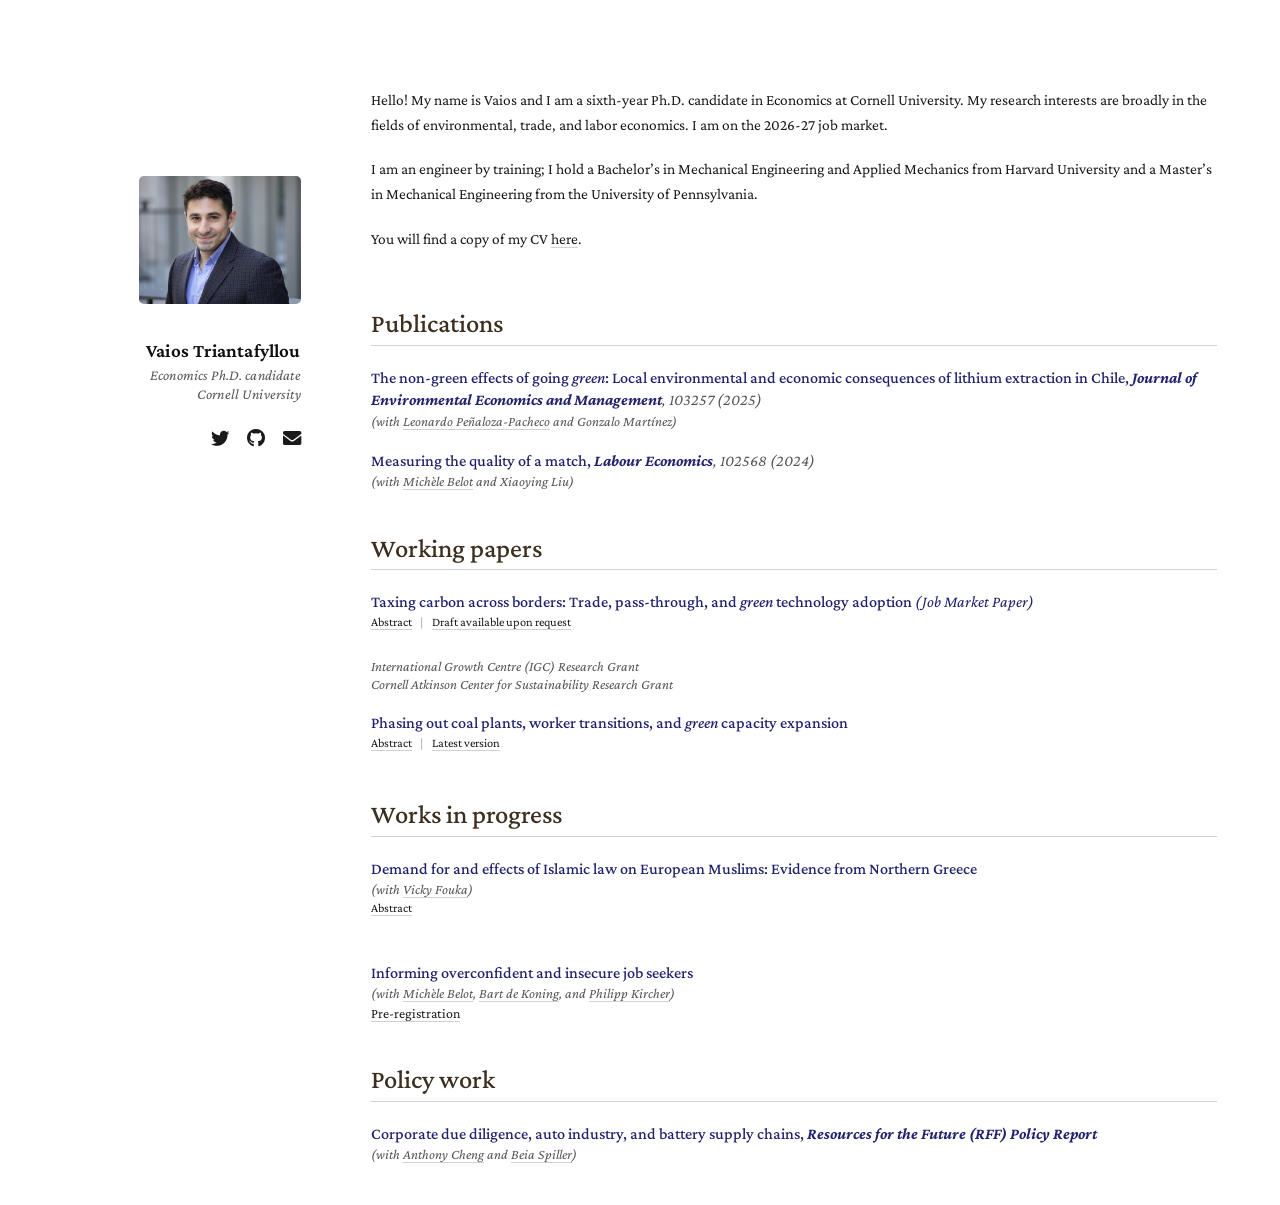
==== index.html @ 59abac7a "changes" ====
<!DOCTYPE HTML>

<html>
	<head>
		<link rel="icon" type="image/png" sizes="any" href="images/logo.png">
		<title>Vaios Triantafyllou</title>
		<meta charset="utf-8" />
		<meta name="viewport" content="width=device-width, initial-scale=1" />
		<meta name="description" content="Economics Ph.D. candidate at Cornell" />
		<meta property="og:type" content="website" />
		<meta property="og:title" content="Vaios Triantafyllou" />
		<meta property="og:description" content="Economics Ph.D. candidate at Cornell" />
		<meta property="og:image" content="images/profile.png" />
		<meta name="twitter:card" content="summary" />
		<meta name="twitter:title" content="Vaios Triantafyllou" />
		<meta name="twitter:description" content="Economics Ph.D. candidate at Cornell" />
		<meta name="twitter:image" content="images/profile.png" />
		<link rel="preconnect" href="https://fonts.googleapis.com">
		<link rel="preconnect" href="https://fonts.gstatic.com" crossorigin>
		<link href="https://fonts.googleapis.com/css2?family=Crimson+Pro:ital,wght@0,400;0,500;0,600;0,700;1,400;1,500;1,700&display=swap" rel="stylesheet">
		<link rel="stylesheet" href="assets/css/main.css" />
		<link rel="stylesheet" href="assets/css/custom.css" />
		<meta name="google-site-verification" content="VriglNjL5MLpg-74m9riP_8b8mhx5ZFX9mnHWxCK8qc" />
	</head>
	<!-- Google tag (gtag.js) -->
	<script async src="https://www.googletagmanager.com/gtag/js?id=G-VD57MQQBRS"></script>
	<script>
		window.dataLayer = window.dataLayer || [];
		function gtag(){dataLayer.push(arguments);}
		gtag('js', new Date());

		gtag('config', 'G-VD57MQQBRS');
	</script>

	<script>
  function toggleAbstract(link) {
    const abstractDiv = link.parentElement.nextElementSibling;
    const isVisible = abstractDiv.style.display === "block";
    abstractDiv.style.display = isVisible ? "none" : "block";
    link.textContent = isVisible ? "Abstract" : "Abstract";
  }
</script>

	<body class="is-preload">

		<!-- Header -->
			<section id="header">
				<header>
					<span class="image avatar"><img src="images/profile.png" alt="Vaios Triantafyllou" /></span>
					<h1><strong>Vaios Triantafyllou</strong></h1>
					<h3>Economics Ph.D. candidate</h3>
					<h3>Cornell University</h3>
					<ul class="icons">
						<li><a href="https://twitter.com/vaiostria" class="icon brands fa-twitter"><span class="label">Twitter</span></a></li>
						<li><a href="https://github.com/vaiostriantafyllou" class="icon brands fa-github"><span class="label">Github</span></a></li>
						<li><a href="mailto:vt224@cornell.edu" class="icon solid fa-envelope"><span class="label">Email</span></a></li>
					</ul>
				</header>
			</section>

		<!-- Wrapper -->
			<div id="wrapper">

				<!-- Main -->
					<div id="main">

						<!-- One -->
							<section id="one">
								<div class="content">
									<p>Hello! My name is Vaios and I am a sixth-year Ph.D. candidate in Economics at Cornell University. My research interests are broadly in the fields of environmental, trade, and labor economics. I am on the 2026-27 job market. </p>

									<p>I am an engineer by training; I hold a Bachelor’s in Mechanical Engineering and Applied Mechanics from Harvard University and a Master’s in Mechanical Engineering from the University of Pennsylvania.</p>
										
									<p>You will find a copy of my CV <a href="docs/cv_triantafyllou.pdf">here</a>.</p>
								</div>
							</section>

						<!-- Two -->
						<section id="two" class="section">
						<h2>Publications</h2>

						<!-- Publication 1 -->
						<article class="col-6 col-12-xsmall work-item pub">
							<div class="content">
								<h3 class="pub-title">
									<a href="https://doi.org/10.1016/j.jeem.2025.103257">The non-green effects of going <em>green</em>: Local environmental and economic consequences of lithium extraction in Chile,</a>
									<span class="pub-venue"><em>Journal of Environmental Economics and Management</em></span><span class="pub-meta">, 103257 (2025)</span>
								</h3>
								<p class="coauthors">(with <a href="https://www.leonardopenalozapacheco.com/" target="_blank" rel="noopener noreferrer">Leonardo Peñaloza-Pacheco</a> and Gonzalo Martínez)</p>
							</div>
						</article>

						<!-- Publication 2 -->
						<article class="col-6 col-12-xsmall work-item pub">
							<div class="content">
								<h3 class="pub-title">
									<a href="https://doi.org/10.1016/j.labeco.2024.102568">Measuring the quality of a match,</a>
									<span class="pub-venue"><em>Labour Economics</em></span><span class="pub-meta">, 102568 (2024)</span>
								</h3>
								<p class="coauthors">(with <a href="https://sites.google.com/site/mvkbelot/home" target="_blank" rel="noopener noreferrer">Michèle Belot</a> and Xiaoying Liu)</p>
							</div>
						</article>

						</section>

						<!-- Working papers -->
					<section id="working-papers" class="section">
						<h2>Working papers</h2>

												<article class="col-6 col-12-xsmall work-item pub">
							<div class="content">
								<h3 class="pub-title">
								Taxing carbon across borders: Trade, pass-through, and <em>green</em> technology adoption
								<span style="font-weight: normal;"><em>(Job Market Paper)</em></span>
								</h3>
								<p class="paper-links" style="font-size: 0.85em; margin-bottom: 0.5em;">
							<a href="#" onclick="event.preventDefault(); document.getElementById('abs-cbam').classList.toggle('hidden');">Abstract</a>
							<span style="margin: 0 0.5em; opacity: 0.4;">|</span>
							<a href="mailto:vt224@cornell.edu">Draft available upon request</a>

							<div id="abs-cbam" class="hidden" style="font-size: 0.9em; line-height: 1.5; text-align: justify;">
							Stringent climate policies in advanced economies increasingly extend beyond their borders, conditioning market access on the 
							environmental impact of production abroad. I study how regulation of this kind affects supplier firms outside the regulating 
							jurisdiction, inducing them to adopt green technologies, reorganize production, or adjust their trade behavior. 
							I exploit the introduction of the European Union's Carbon Border Adjustment Mechanism (CBAM), which prices embedded 
							emissions in imports of energy-intensive goods. Combining a proprietary customs dataset of firm-to-firm trade linkages with 
							Indian administrative and capital-investment data, I construct firm-level measures of exposure for Indian suppliers of 
							EU firms. To classify their investments, I assemble a novel taxonomy of production technologies for 23 polluting 
							industries and apply it to the full database through the use of a Large Language Model. In a difference-in-differences framework, 
							I compare exporters to the EU to other exporters, as well as to all firms, as two alternative comparison groups. 
							I find that exposed firms raise green investment, upgrading to sector-specific technologies that substitute vintage, 
							polluting ones, with little evidence of renewable or carbon-capture installations. The effect is driven by larger firms already 
							integrated into the EU market, implying that CBAM accelerates upgrading among firms already positioned to comply. 
							Exposed firms also reorganize production by limiting fossil-fuel inputs and build compliance capacity through increasing their 
							wage bill and labor training expenditure, and hiring more consultancy and audit services. To study trade responses, I employ a 
							triple-differences design exploiting variation across covered and non-covered products, baseline firm exposure, and the timing 
							of the policy. I provide evidence of diversion from the EU toward non-EU-European and Asian markets, driven 
							by firms facing higher ex-ante CBAM costs and lacking long, established trade relationships.
							</div></p>
							   <p class="grant"><em>International Growth Centre (IGC) Research Grant</em></p>
								<p class="grant"><em>Cornell Atkinson Center for Sustainability Research Grant</em></p>
							</div>
						</article>


						<article class="col-6 col-12-xsmall work-item pub">
						<div class="content">
							<h3 class="pub-title">Phasing out coal plants, worker transitions, and <em>green</em> capacity expansion</h3>

							<p class="paper-links" style="font-size: 0.85em; margin-bottom: 0.5em;">
							<a href="#" onclick="event.preventDefault(); document.getElementById('abs-coal').classList.toggle('hidden');">Abstract</a>
							<span style="margin: 0 0.5em; opacity: 0.4;">|</span>
							<a href="docs/coal_phaseout.pdf">Latest version</a>
							</p>

							<div id="abs-coal" class="hidden" style="font-size: 0.9em; line-height: 1.5; text-align: justify;">
							In this paper, I study the impact of Germany’s coal phase-out policy on workers. Using confidential matched employer–employee microdata and a triple difference-in-differences design, I compare workers in electricity generation and coal mining to workers in other industries, across districts with differential baseline dependence on coal-fired power generation, before
							and after the introduction of the legislation. I find an 8.6% decline in annual labor earnings and
							a 5.4% reduction in annual days in employment, driven almost entirely by workers in electricity generation. Affected workers were 1.2 p.p. more likely to move into unemployment. The
							effects were concentrated among middle-aged and less-educated workers, those with shorter
							job and labor market tenures, and workers in occupations requiring lower experience levels. In
							an event-study framework around plant closures, I show that workers separating from their establishments experienced larger wage losses compared to those staying, and transitioned into
							greener but lower-paying establishments. While workers did not transition to other districts or
							sectors, they were partially absorbed by greener firms, primarily in those districts where green
							technologies were already abundant.
							</div>

							<style>
							.hidden {
							display: none;
							}
							
							</style>
							</div>
						</article>
					</section>

					<!-- Works in progress -->
					<section id="wip" class="section">
						<h2>Works in progress</h2>

						<article class="col-6 col-12-xsmall work-item pub">
							<div class="content">
								<h3 class="pub-title">Demand for and effects of Islamic law on European Muslims: Evidence from Northern Greece</h3>
								<p class="coauthors">(with <a href="https://sites.google.com/stanford.edu/fouka/home" target="_blank" rel="noopener noreferrer">Vicky Fouka</a>)</p>
									<p class="paper-links" style="font-size: 0.85em; margin-bottom: 0.5em;">
							<a href="#" onclick="event.preventDefault(); document.getElementById('abs-isl').classList.toggle('hidden');">Abstract</a>
							<div id="abs-isl" class="hidden" style="font-size: 0.9em; line-height: 1.5; text-align: justify;">
							European Muslim populations have been steadily growing in recent decades, prompting debates about how to reconcile 
							liberal democratic principles with Islamic religious doctrine, particularly in the domain of law, where communities 
							sometimes rely on informal religious institutions to resolve family and inheritance matters, eschewing formal judicial 
							channels. We study the Muslim minority of Northern Greece, historically constrained by Islamic religious law for 
							family and internal community matters, and exploit a 2018 legislative change that gave its members the option to use 
							Greek civil courts for the first time. Collecting original data from the archives of the Civil Courts of First Instance 
							and the archives of religious leaders (Muftis), we document a gradual shift away from the latter and toward civil courts, 
							driven primarily by divorces and thus especially consequential for women. Combining these records with the Greek matched 
							employer-employee microdata, population census, business registry, and household surveys, we find that minority women 
							reduced time spent on domestic tasks and increased labor force participation through self-employment. Both take-up 
							and labor market responses are concentrated in localities where traditional social norms were more prevalent. An ongoing 
							survey examines the underlying mechanisms. Our results speak to debates on multicultural approaches to immigrant 
							integration and the tension between inclusive policies and gender bias in religious law.
							</div>
							</p>
						</article>


						<article class="col-6 col-12-xsmall work-item pub">
							<div class="content">
								<h3 class="pub-title">Informing overconfident and insecure job seekers</h3>
								<p class="coauthors">(with <a href="https://sites.google.com/site/mvkbelot/home" target="_blank" rel="noopener noreferrer">Michèle Belot</a>, <a href="https://sites.google.com/view/bkdekoning/home" target="_blank" rel="noopener noreferrer">Bart de Koning</a>, and <a href="https://philippkircher.com/" target="_blank" rel="noopener noreferrer">Philipp Kircher</a>)</p>
								<p class="paper-links"><a href="https://www.socialscienceregistry.org/trials/15463">Pre-registration</a></p>
							</div>
						</article>

					</section>


					<!-- Policy work -->
					<section id="policy" class="section">
						<h2>Policy work</h2>
						<article class="col-6 col-12-xsmall work-item pub">
							<div class="content">
								<h3 class="pub-title">
									<a href="https://www.rff.org/publications/reports/corporate-due-diligence-auto-industry-and-battery-supply-chains/" target="_blank" rel="noopener noreferrer">Corporate due diligence, auto industry, and battery supply chains</a>,
									<span class="pub-venue"><em>Resources for the Future (RFF) Policy Report</em></span>
								</h3>
								<p class="coauthors">(with <a href="https://acheng98.github.io/about.html" target="_blank" rel="noopener noreferrer">Anthony Cheng</a> and <a href="https://sites.google.com/site/ebeiaspiller/home" target="_blank" rel="noopener noreferrer">Beia Spiller</a>)</p>
							</div>
						</article>
					</section>


			</div>

		<!-- Scripts -->
			<script src="assets/js/jquery.min.js"></script>
			<script src="assets/js/jquery.scrollex.min.js"></script>
			<script src="assets/js/jquery.scrolly.min.js"></script>
			<script src="assets/js/browser.min.js"></script>
			<script src="assets/js/breakpoints.min.js"></script>
			<script src="assets/js/util.js"></script>
			<script src="assets/js/main.js"></script>

	</body>
</html>
---- assets/css/main.css ----
@import url("fontawesome-all.min.css");
@import url("https://fonts.googleapis.com/css?family=Lato:400,400italic,700,700italic|Source+Code+Pro:400");

/*
	Read Only by Pixelarity
	pixelarity.com | hello@pixelarity.com
	License: pixelarity.com/license
*/

html, body, div, span, applet, object,
iframe, h1, h2, h3, h4, h5, h6, p, blockquote,
pre, a, abbr, acronym, address, big, cite,
code, del, dfn, em, img, ins, kbd, q, s, samp,
small, strike, strong, sub, sup, tt, var, b,
u, i, center, dl, dt, dd, ol, ul, li, fieldset,
form, label, legend, table, caption, tbody,
tfoot, thead, tr, th, td, article, aside,
canvas, details, embed, figure, figcaption,
footer, header, hgroup, menu, nav, output, ruby,
section, summary, time, mark, audio, video {
	margin: 0;
	padding: 0;
	border: 0;
	font-size: 100%;
	font: inherit;
	vertical-align: baseline;}

article, aside, details, figcaption, figure,
footer, header, hgroup, menu, nav, section {
	display: block;}

body {
	line-height: 1;
}

ol, ul {
	list-style: none;
}

blockquote, q {
	quotes: none;
}

	blockquote:before, blockquote:after, q:before, q:after {
		content: '';
		content: none;
	}

table {
	border-collapse: collapse;
	border-spacing: 0;
}

body {
	-webkit-text-size-adjust: none;
}

mark {
	background-color: transparent;
	color: inherit;
}

input::-moz-focus-inner {
	border: 0;
	padding: 0;
}

input, select, textarea {
	-moz-appearance: none;
	-webkit-appearance: none;
	-ms-appearance: none;
	appearance: none;
}

.work-item-content {
	display: flex;
	align-items: flex-start; /* Align items to the top by default */
  
	/* Apply media query for small screens (adjust the breakpoint as needed) */
	@media (max-width: 768px) {
	  flex-direction: column; /* Stack items vertically on small screens */
	  align-items: flex-start; /* Align items to the top on small screens */
	}
  }
  
  

/* Basic */

	html {
		box-sizing: border-box;
	}

	*, *:before, *:after {
		box-sizing: inherit;
	}

	body {
		background: #fff;
	}

		body.is-preload *, body.is-preload *:before, body.is-preload *:after {
			-moz-animation: none !important;
			-webkit-animation: none !important;
			-ms-animation: none !important;
			animation: none !important;
			-moz-transition: none !important;
			-webkit-transition: none !important;
			-ms-transition: none !important;
			transition: none !important;
		}

	body, input, select, textarea {
		color: #black;
		font-family: "Source Sans Pro", Helvetica, sans-serif;
		font-size: 1em;
		max-width:100%;
		font-weight: 400;
		line-height: 1.75em;
	}

	a {
		-moz-transition: color 0.2s ease-in-out, border-color 0.2s ease-in-out;
		-webkit-transition: color 0.2s ease-in-out, border-color 0.2s ease-in-out;
		-ms-transition: color 0.2s ease-in-out, border-color 0.2s ease-in-out;
		transition: color 0.2s ease-in-out, border-color 0.2s ease-in-out;
		border-bottom: dotted 1px;
		color: #87cefa;
		text-decoration: none;
	}

		a:hover {
			border-bottom-color: transparent;
			color: #5dade2 !important;
			text-decoration: none;
		}

	strong, b {
		color: #white;
		font-weight: 650;
		text-align: center;
	}

	em, i {
		font-style: italic;
	}

	p {
		margin: 0 0 2em 0;
		margin-bottom: 5px; 
		padding-bottom: 20px; 
	}

	h3 {
		color: #black;
		font-weight: 400;
		line-height: 1em;
		margin: 0 0 1em 0;
	}

	h1, h2, h4, h5, h6 {
		color: #black;
		font-weight: 400;
		line-height: 1em;
		margin: 0 0 0.5em 0;
		margin-top: 0.1em;
		margin-bottom: 1em;
	}

		h1 a, h2 a, h3 a, h4 a, h5 a, h6 a {
			border: 0;
			color: inherit;
			text-decoration: none;
		}

		h1 a, h2 a, h3 a, h4 a, h5 a, h6 a {
			color: inherit;
			text-decoration: none;
		}
	
		h1 {
			font-size: 2em;
			line-height: 1.5em;
		}
	
		h2 {
			font-size: 1.5em;
			line-height: 1em;
		}

		p {
			font-size: 100%;
			line-height: 1.5em;
		}

		h2 strong {
			display: inline-block; /* Maintain inline layout */
			font-size: inherit; /* Inherit font size from parent h2 element */
			transform: scale(1.2); /* Adjust the scale value as needed */
			text-align: center;
		}
	
		h3 {
			font-size: 1em;
			line-height: 1.5em;
		}
	
		h4 {
			font-size: 1.1em;
			line-height: 1.5em;
		}
	
		h5 {
			font-size: 0.9em;
			line-height: 1.5em;
		}
	
		h6 {
			font-size: 0.7em;
			line-height: 1.5em;
		}
	
		sub {
			font-size: 0.8em;
			position: relative;
			top: 0.5em;
		}
	
		sup {
			font-size: 0.8em;
			position: relative;
			top: -0.5em;
		}
	
		hr {
			border: 0;
			border-bottom: solid 2px #efefef;
			margin: 2em 0;
		}
	
			hr.major {
				margin: 3em 0;
			}
	
		blockquote {
			border-left: solid 6px #efefef;
			font-style: italic;
			margin: 0 0 2em 0;
			padding: 0.5em 0 0.5em 1.5em;
		}
	
		code {
			background: #f7f7f7;
			border-radius: 0.35em;
			border: solid 2px #efefef;
			font-family: "Courier New", monospace;
			font-size: 0.9em;
			margin: 0 0.25em;
			padding: 0.25em 0.65em;
		}
	
		pre {
			-webkit-overflow-scrolling: touch;
			font-family: "Courier New", monospace;
			font-size: 0.9em;
			margin: 0 0 2em 0;
		}
	
			pre code {
				display: block;
				line-height: 1.75em;
				padding: 1em 1.5em;
				overflow-x: auto;
			}
	
		.align-left {
			text-align: left;
		}
	
		.align-center {
			text-align: center;
		}
	
		.align-right {
			text-align: right;
		}
	

/* Style for the title */
.content h3 {
    margin: 0; /* Reset the default margin */
	color: rgb(32, 34, 110) !important;
}

.content h3 strong {
    color: rgb(47, 47, 218) !important;
}

/* Style for the text below the title */
.content p {
    margin: 0; /* Reset the default margin */
}

/* Container */

	.container {
		margin: 0 auto;
		max-width: calc(100% - 4em);
		width: 100%;
	}

		.container.xsmall {
			width: 25%;
		}

		.container.small {
			width: 50%;
		}

		.container.medium {
			width: 75%;
		}

		.container.large {
			width: 125%;
		}

		.container.xlarge {
			width: 150%;
		}

		.container.max {
			width: 100%;
		}

		@media screen and (max-width: 980px) {

			.container {
				width: 100% !important;
				max-width: 100% !important;
			}

		}

		@media screen and (max-width: 480px) {

			.container {
				max-width: calc(100% - 3em);
			}

		}



/* Row */

	.row {
		display: flex;
		flex-wrap: wrap;
		box-sizing: border-box;
		align-items: stretch;
	}

		.row > * {
			box-sizing: border-box;
		}

		.row.gtr-uniform > * > :last-child {
			margin-bottom: 0;
		}

		.row.aln-left {
			justify-content: flex-start;
		}

		.row.aln-center {
			justify-content: center;
		}

		.row.aln-right {
			justify-content: flex-end;
		}

		.row.aln-top {
			align-items: flex-start;
		}

		.row.aln-middle {
			align-items: center;
		}

		.row.aln-bottom {
			align-items: flex-end;
		}

		.row > .imp {
			order: -1;
		}

		.row > .col-1 {
			width: 8.33333%;
		}

		.row > .off-1 {
			margin-left: 8.33333%;
		}

		.row > .col-2 {
			width: 16.66667%;
		}

		.row > .off-2 {
			margin-left: 16.66667%;
		}

		.row > .col-3 {
			width: 25%;
		}

		.row > .off-3 {
			margin-left: 25%;
		}

		.row > .col-4 {
			width: 33.33333%;
		}

		.row > .off-4 {
			margin-left: 33.33333%;
		}

		.row > .col-5 {
			width: 41.66667%;
		}

		.row > .off-5 {
			margin-left: 41.66667%;
		}

		.row > .col-6 {
			width: 50%;
		}

		.row > .off-6 {
			margin-left: 50%;
		}

		.row > .col-7 {
			width: 58.33333%;
		}

		.row > .off-7 {
			margin-left: 58.33333%;
		}

		.row > .col-8 {
			width: 66.66667%;
		}

		.row > .off-8 {
			margin-left: 66.66667%;
		}

		.row > .col-9 {
			width: 75%;
		}

		.row > .off-9 {
			margin-left: 75%;
		}

		.row > .col-10 {
			width: 83.33333%;
		}

		.row > .off-10 {
			margin-left: 83.33333%;
		}

		.row > .col-11 {
			width: 91.66667%;
		}

		.row > .off-11 {
			margin-left: 91.66667%;
		}

		.row > .col-12 {
			width: 100%;
		}

		.row > .off-12 {
			margin-left: 100%;
		}

		.row.gtr-0 {
			margin-top: 0;
			margin-left: 0em;
		}

			.row.gtr-0 > * {
				padding: 0 0 0 0em;
			}

			.row.gtr-0.gtr-uniform {
				margin-top: 0em;
			}

				.row.gtr-0.gtr-uniform > * {
					padding-top: 0em;
				}

		.row.gtr-25 {
			margin-top: 0;
			margin-left: -0.5em;
		}

			.row.gtr-25 > * {
				padding: 0 0 0 0.5em;
			}

			.row.gtr-25.gtr-uniform {
				margin-top: -0.5em;
			}

				.row.gtr-25.gtr-uniform > * {
					padding-top: 0.5em;
				}

		.row.gtr-50 {
			margin-top: 0;
			margin-left: -1em;
		}

			.row.gtr-50 > * {
				padding: 0 0 0 1em;
			}

			.row.gtr-50.gtr-uniform {
				margin-top: -1em;
			}

				.row.gtr-50.gtr-uniform > * {
					padding-top: 1em;
				}

		.row {
			margin-top: 0;
			margin-left: -2em;
		}

			.row > * {
				padding: 0 0 0 2em;
			}

			.row.gtr-uniform {
				margin-top: -2em;
			}

				.row.gtr-uniform > * {
					padding-top: 2em;
				}

		.row.gtr-150 {
			margin-top: 0;
			margin-left: -3em;
		}

			.row.gtr-150 > * {
				padding: 0 0 0 3em;
			}

			.row.gtr-150.gtr-uniform {
				margin-top: -3em;
			}

				.row.gtr-150.gtr-uniform > * {
					padding-top: 3em;
				}

		.row.gtr-200 {
			margin-top: 0;
			margin-left: -4em;
		}

			.row.gtr-200 > * {
				padding: 0 0 0 4em;
			}

			.row.gtr-200.gtr-uniform {
				margin-top: -4em;
			}

				.row.gtr-200.gtr-uniform > * {
					padding-top: 4em;
				}

		@media screen and (max-width: 1680px) {

			.row {
				display: flex;
				flex-wrap: wrap;
				box-sizing: border-box;
				align-items: stretch;
			}

				.row > * {
					box-sizing: border-box;
				}

				.row.gtr-uniform > * > :last-child {
					margin-bottom: 0;
				}

				.row.aln-left {
					justify-content: flex-start;
				}

				.row.aln-center {
					justify-content: center;
				}

				.row.aln-right {
					justify-content: flex-end;
				}

				.row.aln-top {
					align-items: flex-start;
				}

				.row.aln-middle {
					align-items: center;
				}

				.row.aln-bottom {
					align-items: flex-end;
				}

				.row > .imp-xlarge {
					order: -1;
				}

				.row > .col-1-xlarge {
					width: 8.33333%;
				}

				.row > .off-1-xlarge {
					margin-left: 8.33333%;
				}

				.row > .col-2-xlarge {
					width: 16.66667%;
				}

				.row > .off-2-xlarge {
					margin-left: 16.66667%;
				}

				.row > .col-3-xlarge {
					width: 25%;
				}

				.row > .off-3-xlarge {
					margin-left: 25%;
				}

				.row > .col-4-xlarge {
					width: 33.33333%;
				}

				.row > .off-4-xlarge {
					margin-left: 33.33333%;
				}

				.row > .col-5-xlarge {
					width: 41.66667%;
				}

				.row > .off-5-xlarge {
					margin-left: 41.66667%;
				}

				.row > .col-6-xlarge {
					width: 50%;
				}

				.row > .off-6-xlarge {
					margin-left: 50%;
				}

				.row > .col-7-xlarge {
					width: 58.33333%;
				}

				.row > .off-7-xlarge {
					margin-left: 58.33333%;
				}

				.row > .col-8-xlarge {
					width: 66.66667%;
				}

				.row > .off-8-xlarge {
					margin-left: 66.66667%;
				}

				.row > .col-9-xlarge {
					width: 75%;
				}

				.row > .off-9-xlarge {
					margin-left: 75%;
				}

				.row > .col-10-xlarge {
					width: 83.33333%;
				}

				.row > .off-10-xlarge {
					margin-left: 83.33333%;
				}

				.row > .col-11-xlarge {
					width: 91.66667%;
				}

				.row > .off-11-xlarge {
					margin-left: 91.66667%;
				}

				.row > .col-12-xlarge {
					width: 100%;
				}

				.row > .off-12-xlarge {
					margin-left: 100%;
				}

				.row.gtr-0 {
					margin-top: 0;
					margin-left: 0em;
				}

					.row.gtr-0 > * {
						padding: 0 0 0 0em;
					}

					.row.gtr-0.gtr-uniform {
						margin-top: 0em;
					}

						.row.gtr-0.gtr-uniform > * {
							padding-top: 0em;
						}

				.row.gtr-25 {
					margin-top: 0;
					margin-left: -0.5em;
				}

					.row.gtr-25 > * {
						padding: 0 0 0 0.5em;
					}

					.row.gtr-25.gtr-uniform {
						margin-top: -0.5em;
					}

						.row.gtr-25.gtr-uniform > * {
							padding-top: 0.5em;
						}

				.row.gtr-50 {
					margin-top: 0;
					margin-left: -1em;
				}

					.row.gtr-50 > * {
						padding: 0 0 0 1em;
					}

					.row.gtr-50.gtr-uniform {
						margin-top: -1em;
					}

						.row.gtr-50.gtr-uniform > * {
							padding-top: 1em;
						}

				.row {
					margin-top: 0;
					margin-left: -2em;
				}

					.row > * {
						padding: 0 0 0 2em;
					}

					.row.gtr-uniform {
						margin-top: -2em;
					}

						.row.gtr-uniform > * {
							padding-top: 2em;
						}

				.row.gtr-150 {
					margin-top: 0;
					margin-left: -3em;
				}

					.row.gtr-150 > * {
						padding: 0 0 0 3em;
					}

					.row.gtr-150.gtr-uniform {
						margin-top: -3em;
					}

						.row.gtr-150.gtr-uniform > * {
							padding-top: 3em;
						}

				.row.gtr-200 {
					margin-top: 0;
					margin-left: -4em;
				}

					.row.gtr-200 > * {
						padding: 0 0 0 4em;
					}

					.row.gtr-200.gtr-uniform {
						margin-top: -4em;
					}

						.row.gtr-200.gtr-uniform > * {
							padding-top: 4em;
						}

		}

		@media screen and (max-width: 1280px) {

			.row {
				display: flex;
				flex-wrap: wrap;
				box-sizing: border-box;
				align-items: stretch;
			}

				.row > * {
					box-sizing: border-box;
				}

				.row.gtr-uniform > * > :last-child {
					margin-bottom: 0;
				}

				.row.aln-left {
					justify-content: flex-start;
				}

				.row.aln-center {
					justify-content: center;
				}

				.row.aln-right {
					justify-content: flex-end;
				}

				.row.aln-top {
					align-items: flex-start;
				}

				.row.aln-middle {
					align-items: center;
				}

				.row.aln-bottom {
					align-items: flex-end;
				}

				.row > .imp-large {
					order: -1;
				}

				.row > .col-1-large {
					width: 8.33333%;
				}

				.row > .off-1-large {
					margin-left: 8.33333%;
				}

				.row > .col-2-large {
					width: 16.66667%;
				}

				.row > .off-2-large {
					margin-left: 16.66667%;
				}

				.row > .col-3-large {
					width: 25%;
				}

				.row > .off-3-large {
					margin-left: 25%;
				}

				.row > .col-4-large {
					width: 33.33333%;
				}

				.row > .off-4-large {
					margin-left: 33.33333%;
				}

				.row > .col-5-large {
					width: 41.66667%;
				}

				.row > .off-5-large {
					margin-left: 41.66667%;
				}

				.row > .col-6-large {
					width: 50%;
				}

				.row > .off-6-large {
					margin-left: 50%;
				}

				.row > .col-7-large {
					width: 58.33333%;
				}

				.row > .off-7-large {
					margin-left: 58.33333%;
				}

				.row > .col-8-large {
					width: 66.66667%;
				}

				.row > .off-8-large {
					margin-left: 66.66667%;
				}

				.row > .col-9-large {
					width: 75%;
				}

				.row > .off-9-large {
					margin-left: 75%;
				}

				.row > .col-10-large {
					width: 83.33333%;
				}

				.row > .off-10-large {
					margin-left: 83.33333%;
				}

				.row > .col-11-large {
					width: 91.66667%;
				}

				.row > .off-11-large {
					margin-left: 91.66667%;
				}

				.row > .col-12-large {
					width: 100%;
				}

				.row > .off-12-large {
					margin-left: 100%;
				}

				.row.gtr-0 {
					margin-top: 0;
					margin-left: 0em;
				}

					.row.gtr-0 > * {
						padding: 0 0 0 0em;
					}

					.row.gtr-0.gtr-uniform {
						margin-top: 0em;
					}

						.row.gtr-0.gtr-uniform > * {
							padding-top: 0em;
						}

				.row.gtr-25 {
					margin-top: 0;
					margin-left: -0.375em;
				}

					.row.gtr-25 > * {
						padding: 0 0 0 0.375em;
					}

					.row.gtr-25.gtr-uniform {
						margin-top: -0.375em;
					}

						.row.gtr-25.gtr-uniform > * {
							padding-top: 0.375em;
						}

				.row.gtr-50 {
					margin-top: 0;
					margin-left: -0.75em;
				}

					.row.gtr-50 > * {
						padding: 0 0 0 0.75em;
					}

					.row.gtr-50.gtr-uniform {
						margin-top: -0.75em;
					}

						.row.gtr-50.gtr-uniform > * {
							padding-top: 0.75em;
						}

				.row {
					margin-top: 0;
					margin-left: -1.5em;
				}

					.row > * {
						padding: 0 0 0 1.5em;
					}

					.row.gtr-uniform {
						margin-top: -1.5em;
					}

						.row.gtr-uniform > * {
							padding-top: 1.5em;
						}

				.row.gtr-150 {
					margin-top: 0;
					margin-left: -2.25em;
				}

					.row.gtr-150 > * {
						padding: 0 0 0 2.25em;
					}

					.row.gtr-150.gtr-uniform {
						margin-top: -2.25em;
					}

						.row.gtr-150.gtr-uniform > * {
							padding-top: 2.25em;
						}

				.row.gtr-200 {
					margin-top: 0;
					margin-left: -3em;
				}

					.row.gtr-200 > * {
						padding: 0 0 0 3em;
					}

					.row.gtr-200.gtr-uniform {
						margin-top: -3em;
					}

						.row.gtr-200.gtr-uniform > * {
							padding-top: 3em;
						}

		}

		@media screen and (max-width: 1024px) {

			.row {
				display: flex;
				flex-wrap: wrap;
				box-sizing: border-box;
				align-items: stretch;
			}

				.row > * {
					box-sizing: border-box;
				}

				.row.gtr-uniform > * > :last-child {
					margin-bottom: 0;
				}

				.row.aln-left {
					justify-content: flex-start;
				}

				.row.aln-center {
					justify-content: center;
				}

				.row.aln-right {
					justify-content: flex-end;
				}

				.row.aln-top {
					align-items: flex-start;
				}

				.row.aln-middle {
					align-items: center;
				}

				.row.aln-bottom {
					align-items: flex-end;
				}

				.row > .imp-medium {
					order: -1;
				}

				.row > .col-1-medium {
					width: 8.33333%;
				}

				.row > .off-1-medium {
					margin-left: 8.33333%;
				}

				.row > .col-2-medium {
					width: 16.66667%;
				}

				.row > .off-2-medium {
					margin-left: 16.66667%;
				}

				.row > .col-3-medium {
					width: 25%;
				}

				.row > .off-3-medium {
					margin-left: 25%;
				}

				.row > .col-4-medium {
					width: 33.33333%;
				}

				.row > .off-4-medium {
					margin-left: 33.33333%;
				}

				.row > .col-5-medium {
					width: 41.66667%;
				}

				.row > .off-5-medium {
					margin-left: 41.66667%;
				}

				.row > .col-6-medium {
					width: 50%;
				}

				.row > .off-6-medium {
					margin-left: 50%;
				}

				.row > .col-7-medium {
					width: 58.33333%;
				}

				.row > .off-7-medium {
					margin-left: 58.33333%;
				}

				.row > .col-8-medium {
					width: 66.66667%;
				}

				.row > .off-8-medium {
					margin-left: 66.66667%;
				}

				.row > .col-9-medium {
					width: 75%;
				}

				.row > .off-9-medium {
					margin-left: 75%;
				}

				.row > .col-10-medium {
					width: 83.33333%;
				}

				.row > .off-10-medium {
					margin-left: 83.33333%;
				}

				.row > .col-11-medium {
					width: 91.66667%;
				}

				.row > .off-11-medium {
					margin-left: 91.66667%;
				}

				.row > .col-12-medium {
					width: 100%;
				}

				.row > .off-12-medium {
					margin-left: 100%;
				}

				.row.gtr-0 {
					margin-top: 0;
					margin-left: 0em;
				}

					.row.gtr-0 > * {
						padding: 0 0 0 0em;
					}

					.row.gtr-0.gtr-uniform {
						margin-top: 0em;
					}

						.row.gtr-0.gtr-uniform > * {
							padding-top: 0em;
						}

				.row.gtr-25 {
					margin-top: 0;
					margin-left: -0.375em;
				}

					.row.gtr-25 > * {
						padding: 0 0 0 0.375em;
					}

					.row.gtr-25.gtr-uniform {
						margin-top: -0.375em;
					}

						.row.gtr-25.gtr-uniform > * {
							padding-top: 0.375em;
						}

				.row.gtr-50 {
					margin-top: 0;
					margin-left: -0.75em;
				}

					.row.gtr-50 > * {
						padding: 0 0 0 0.75em;
					}

					.row.gtr-50.gtr-uniform {
						margin-top: -0.75em;
					}

						.row.gtr-50.gtr-uniform > * {
							padding-top: 0.75em;
						}

				.row {
					margin-top: 0;
					margin-left: -1.5em;
				}

					.row > * {
						padding: 0 0 0 1.5em;
					}

					.row.gtr-uniform {
						margin-top: -1.5em;
					}

						.row.gtr-uniform > * {
							padding-top: 1.5em;
						}

				.row.gtr-150 {
					margin-top: 0;
					margin-left: -2.25em;
				}

					.row.gtr-150 > * {
						padding: 0 0 0 2.25em;
					}

					.row.gtr-150.gtr-uniform {
						margin-top: -2.25em;
					}

						.row.gtr-150.gtr-uniform > * {
							padding-top: 2.25em;
						}

				.row.gtr-200 {
					margin-top: 0;
					margin-left: -3em;
				}

					.row.gtr-200 > * {
						padding: 0 0 0 3em;
					}

					.row.gtr-200.gtr-uniform {
						margin-top: -3em;
					}

						.row.gtr-200.gtr-uniform > * {
							padding-top: 3em;
						}

		}

		@media screen and (max-width: 736px) {

			.row {
				display: flex;
				flex-wrap: wrap;
				box-sizing: border-box;
				align-items: stretch;
			}

				.row > * {
					box-sizing: border-box;
				}

				.row.gtr-uniform > * > :last-child {
					margin-bottom: 0;
				}

				.row.aln-left {
					justify-content: flex-start;
				}

				.row.aln-center {
					justify-content: center;
				}

				.row.aln-right {
					justify-content: flex-end;
				}

				.row.aln-top {
					align-items: flex-start;
				}

				.row.aln-middle {
					align-items: center;
				}

				.row.aln-bottom {
					align-items: flex-end;
				}

				.row > .imp-small {
					order: -1;
				}

				.row > .col-1-small {
					width: 8.33333%;
				}

				.row > .off-1-small {
					margin-left: 8.33333%;
				}

				.row > .col-2-small {
					width: 16.66667%;
				}

				.row > .off-2-small {
					margin-left: 16.66667%;
				}

				.row > .col-3-small {
					width: 25%;
				}

				.row > .off-3-small {
					margin-left: 25%;
				}

				.row > .col-4-small {
					width: 33.33333%;
				}

				.row > .off-4-small {
					margin-left: 33.33333%;
				}

				.row > .col-5-small {
					width: 41.66667%;
				}

				.row > .off-5-small {
					margin-left: 41.66667%;
				}

				.row > .col-6-small {
					width: 50%;
				}

				.row > .off-6-small {
					margin-left: 50%;
				}

				.row > .col-7-small {
					width: 58.33333%;
				}

				.row > .off-7-small {
					margin-left: 58.33333%;
				}

				.row > .col-8-small {
					width: 66.66667%;
				}

				.row > .off-8-small {
					margin-left: 66.66667%;
				}

				.row > .col-9-small {
					width: 75%;
				}

				.row > .off-9-small {
					margin-left: 75%;
				}

				.row > .col-10-small {
					width: 83.33333%;
				}

				.row > .off-10-small {
					margin-left: 83.33333%;
				}

				.row > .col-11-small {
					width: 91.66667%;
				}

				.row > .off-11-small {
					margin-left: 91.66667%;
				}

				.row > .col-12-small {
					width: 100%;
				}

				.row > .off-12-small {
					margin-left: 100%;
				}

				.row.gtr-0 {
					margin-top: 0;
					margin-left: 0em;
				}

					.row.gtr-0 > * {
						padding: 0 0 0 0em;
					}

					.row.gtr-0.gtr-uniform {
						margin-top: 0em;
					}

						.row.gtr-0.gtr-uniform > * {
							padding-top: 0em;
						}

				.row.gtr-25 {
					margin-top: 0;
					margin-left: -0.3125em;
				}

					.row.gtr-25 > * {
						padding: 0 0 0 0.3125em;
					}

					.row.gtr-25.gtr-uniform {
						margin-top: -0.3125em;
					}

						.row.gtr-25.gtr-uniform > * {
							padding-top: 0.3125em;
						}

				.row.gtr-50 {
					margin-top: 0;
					margin-left: -0.625em;
				}

					.row.gtr-50 > * {
						padding: 0 0 0 0.625em;
					}

					.row.gtr-50.gtr-uniform {
						margin-top: -0.625em;
					}

						.row.gtr-50.gtr-uniform > * {
							padding-top: 0.625em;
						}

				.row {
					margin-top: 0;
					margin-left: -1.25em;
				}

					.row > * {
						padding: 0 0 0 1.25em;
					}

					.row.gtr-uniform {
						margin-top: -1.25em;
					}

						.row.gtr-uniform > * {
							padding-top: 1.25em;
						}

				.row.gtr-150 {
					margin-top: 0;
					margin-left: -1.875em;
				}

					.row.gtr-150 > * {
						padding: 0 0 0 1.875em;
					}

					.row.gtr-150.gtr-uniform {
						margin-top: -1.875em;
					}

						.row.gtr-150.gtr-uniform > * {
							padding-top: 1.875em;
						}

				.row.gtr-200 {
					margin-top: 0;
					margin-left: -2.5em;
				}

					.row.gtr-200 > * {
						padding: 0 0 0 2.5em;
					}

					.row.gtr-200.gtr-uniform {
						margin-top: -2.5em;
					}

						.row.gtr-200.gtr-uniform > * {
							padding-top: 2.5em;
						}

		}

		@media screen and (max-width: 480px) {

			.row {
				display: flex;
				flex-wrap: wrap;
				box-sizing: border-box;
				align-items: stretch;
			}

				.row > * {
					box-sizing: border-box;
				}

				.row.gtr-uniform > * > :last-child {
					margin-bottom: 0;
				}

				.row.aln-left {
					justify-content: flex-start;
				}

				.row.aln-center {
					justify-content: center;
				}

				.row.aln-right {
					justify-content: flex-end;
				}

				.row.aln-top {
					align-items: flex-start;
				}

				.row.aln-middle {
					align-items: center;
				}

				.row.aln-bottom {
					align-items: flex-end;
				}

				.row > .imp-xsmall {
					order: -1;
				}

				.row > .col-1-xsmall {
					width: 8.33333%;
				}

				.row > .off-1-xsmall {
					margin-left: 8.33333%;
				}

				.row > .col-2-xsmall {
					width: 16.66667%;
				}

				.row > .off-2-xsmall {
					margin-left: 16.66667%;
				}

				.row > .col-3-xsmall {
					width: 25%;
				}

				.row > .off-3-xsmall {
					margin-left: 25%;
				}

				.row > .col-4-xsmall {
					width: 33.33333%;
				}

				.row > .off-4-xsmall {
					margin-left: 33.33333%;
				}

				.row > .col-5-xsmall {
					width: 41.66667%;
				}

				.row > .off-5-xsmall {
					margin-left: 41.66667%;
				}

				.row > .col-6-xsmall {
					width: 50%;
				}

				.row > .off-6-xsmall {
					margin-left: 50%;
				}

				.row > .col-7-xsmall {
					width: 58.33333%;
				}

				.row > .off-7-xsmall {
					margin-left: 58.33333%;
				}

				.row > .col-8-xsmall {
					width: 66.66667%;
				}

				.row > .off-8-xsmall {
					margin-left: 66.66667%;
				}

				.row > .col-9-xsmall {
					width: 75%;
				}

				.row > .off-9-xsmall {
					margin-left: 75%;
				}

				.row > .col-10-xsmall {
					width: 83.33333%;
				}

				.row > .off-10-xsmall {
					margin-left: 83.33333%;
				}

				.row > .col-11-xsmall {
					width: 91.66667%;
				}

				.row > .off-11-xsmall {
					margin-left: 91.66667%;
				}

				.row > .col-12-xsmall {
					width: 100%;
				}

				.row > .off-12-xsmall {
					margin-left: 100%;
				}

				.row.gtr-0 {
					margin-top: 0;
					margin-left: 0em;
				}

					.row.gtr-0 > * {
						padding: 0 0 0 0em;
					}

					.row.gtr-0.gtr-uniform {
						margin-top: 0em;
					}

						.row.gtr-0.gtr-uniform > * {
							padding-top: 0em;
						}

				.row.gtr-25 {
					margin-top: 0;
					margin-left: -0.3125em;
				}

					.row.gtr-25 > * {
						padding: 0 0 0 0.3125em;
					}

					.row.gtr-25.gtr-uniform {
						margin-top: -0.3125em;
					}

						.row.gtr-25.gtr-uniform > * {
							padding-top: 0.3125em;
						}

				.row.gtr-50 {
					margin-top: 0;
					margin-left: -0.625em;
				}

					.row.gtr-50 > * {
						padding: 0 0 0 0.625em;
					}

					.row.gtr-50.gtr-uniform {
						margin-top: -0.625em;
					}

						.row.gtr-50.gtr-uniform > * {
							padding-top: 0.625em;
						}

				.row {
					margin-top: 0;
					margin-left: -1.25em;
				}

					.row > * {
						padding: 0 0 0 1.25em;
					}

					.row.gtr-uniform {
						margin-top: -1.25em;
					}

						.row.gtr-uniform > * {
							padding-top: 1.25em;
						}

				.row.gtr-150 {
					margin-top: 0;
					margin-left: -1.875em;
				}

					.row.gtr-150 > * {
						padding: 0 0 0 1.875em;
					}

					.row.gtr-150.gtr-uniform {
						margin-top: -1.875em;
					}

						.row.gtr-150.gtr-uniform > * {
							padding-top: 1.875em;
						}

				.row.gtr-200 {
					margin-top: 0;
					margin-left: -2.5em;
				}

					.row.gtr-200 > * {
						padding: 0 0 0 2.5em;
					}

					.row.gtr-200.gtr-uniform {
						margin-top: -2.5em;
					}

						.row.gtr-200.gtr-uniform > * {
							padding-top: 2.5em;
						}

		}

/* Container */

	.container {
		margin: 0 auto;
		max-width: calc(100% - 4.5em);
		width: 45em;
	}

		.container.xsmall {
			width: 11.25em;
		}

		.container.small {
			width: 22.5em;
		}

		.container.medium {
			width: 33.75em;
		}

		.container.large {
			width: 56.25em;
		}

		.container.xlarge {
			width: 67.5em;
		}

		.container.max {
			width: 100%;
		}

		@media screen and (max-width: 1024px) {

			.container {
				width: 100% !important;
			}

		}

		@media screen and (max-width: 480px) {

			.container {
				max-width: calc(100% - 3.375em);
			}

		}

/* Section/Article */

	section.special, article.special {
		text-align: center;
	}

	header p {
		color: #aaa;
		position: relative;
		margin: 0 0 1.6875em 0;
	}

	header h2 + p {
		font-size: 100%;
		margin-top: -0.5em;
		line-height: 1.5em;
	}

	header h3 + p {
		font-size: 100%;
		margin-top: -0.35em;
		line-height: 1.5em;
	}

	header h4 + p,
	header h5 + p,
	header h6 + p {
		font-size: 100%;
		margin-top: -0.25em;
		line-height: 1.5em;
	}

	header.major h2 {
		color: #000000;
		font-size: 3.5em;
		margin-bottom: 1em;
	}

		header.major h2 + p {
			color: black;
			font-size: 100%;
			font-weight: 700;
			margin-top: -0.75em;
		}

/* Form */

	form {
		margin: 0 0 2.25em 0;
	}

	label {
		color: #777;
		display: block;
		font-size: 0.9em;
		font-weight: 700;
		margin: 0 0 1.125em 0;
	}

	input::-moz-focus-inner {
		border: 0;
		padding: 0;
	}

	input[type="text"],
	input[type="password"],
	input[type="email"],
	select,
	textarea {
		-moz-appearance: none;
		-webkit-appearance: none;
		-ms-appearance: none;
		appearance: none;
		border-radius: 5px;
		border: none;
		border: solid 2px #e4e4e4;
		color: inherit;
		display: block;
		outline: 0;
		padding: 0 1em;
		text-decoration: none;
		width: 100%;
	}

		input[type="text"]:invalid,
		input[type="password"]:invalid,
		input[type="email"]:invalid,
		select:invalid,
		textarea:invalid {
			box-shadow: none;
		}

		input[type="text"]:focus,
		input[type="password"]:focus,
		input[type="email"]:focus,
		select:focus,
		textarea:focus {
			border-color: #64a2d0;
		}

	select {
		background-image: url("data:image/svg+xml;charset=utf8,%3Csvg xmlns='http://www.w3.org/2000/svg' width='40' height='40' preserveAspectRatio='none' viewBox='0 0 40 40'%3E%3Cpath d='M9.4,12.3l10.4,10.4l10.4-10.4c0.2-0.2,0.5-0.4,0.9-0.4c0.3,0,0.6,0.1,0.9,0.4l3.3,3.3c0.2,0.2,0.4,0.5,0.4,0.9 c0,0.4-0.1,0.6-0.4,0.9L20.7,31.9c-0.2,0.2-0.5,0.4-0.9,0.4c-0.3,0-0.6-0.1-0.9-0.4L4.3,17.3c-0.2-0.2-0.4-0.5-0.4-0.9 c0-0.4,0.1-0.6,0.4-0.9l3.3-3.3c0.2-0.2,0.5-0.4,0.9-0.4S9.1,12.1,9.4,12.3z' fill='%23e4e4e4' /%3E%3C/svg%3E");
		background-size: 1.25em;
		background-repeat: no-repeat;
		background-position: calc(100% - 1em) center;
		height: 2.75em;
		padding-right: 2.75em;
		text-overflow: ellipsis;
	}

		select option {
			color: #777;
			background: #fff;
		}

		select:focus::-ms-value {
			background-color: transparent;
		}

		select::-ms-expand {
			display: none;
		}

	input[type="text"],
	input[type="password"],
	input[type="email"],
	select {
		height: 2.75em;
	}

	textarea {
		padding: 0.75em 1em;
	}

	input[type="checkbox"],
	input[type="radio"] {
		-moz-appearance: none;
		-webkit-appearance: none;
		-ms-appearance: none;
		appearance: none;
		display: block;
		float: left;
		margin-right: -2em;
		opacity: 0;
		width: 1em;
		z-index: -1;
	}

		input[type="checkbox"] + label,
		input[type="radio"] + label {
			text-decoration: none;
			color: #888;
			cursor: pointer;
			display: inline-block;
			font-size: 1em;
			font-weight: 400;
			padding-left: 2.4em;
			padding-right: 0.75em;
			position: relative;
		}

			input[type="checkbox"] + label:before,
			input[type="radio"] + label:before {
				-moz-osx-font-smoothing: grayscale;
				-webkit-font-smoothing: antialiased;
				display: inline-block;
				font-style: normal;
				font-variant: normal;
				text-rendering: auto;
				line-height: 1;
				text-transform: none !important;
				font-family: 'Font Awesome 5 Free';
				font-weight: 900;
			}

			input[type="checkbox"] + label:before,
			input[type="radio"] + label:before {
				background: #fafafa;
				border-radius: 5px;
				border: solid 2px #e4e4e4;
				content: '';
				display: inline-block;
				font-size: 0.8em;
				height: 2.0625em;
				left: 0;
				line-height: 2.0625em;
				position: absolute;
				text-align: center;
				top: 0;
				width: 2.0625em;
			}

		input[type="checkbox"]:checked + label:before,
		input[type="radio"]:checked + label:before {
			background: #989898;
			border-color: #989898;
			color: #ffffff;
			content: '\f00c';
		}

		input[type="checkbox"]:focus + label:before,
		input[type="radio"]:focus + label:before {
			border-color: #64a2d0;
		}

	input[type="checkbox"] + label:before {
		border-radius: 5px;
	}

	input[type="radio"] + label:before {
		border-radius: 100%;
	}

	::-webkit-input-placeholder {
		color: #aaa !important;
		font-style: italic;
		opacity: 1.0;
	}

	:-moz-placeholder {
		color: #aaa !important;
		font-style: italic;
		opacity: 1.0;
	}

	::-moz-placeholder {
		color: #aaa !important;
		font-style: italic;
		opacity: 1.0;
	}

	:-ms-input-placeholder {
		color: #aaa !important;
		font-style: italic;
		opacity: 1.0;
	}

/* Style for the entire work-item container */
.work-item {
    display: flex;
    align-items: flex-start; /* Vertically align items to the top */
    margin-bottom: 20px; /* Add margin for spacing between items */
}

.image-container {
	flex: 0 0 auto; /* Let the image container grow and shrink as needed */
	margin-right: 20px; /* Add some spacing between image and content */
  }
  
  .content {
	flex: 1; /* Allow content to take remaining space */
  }

/* Style for the image */
.image-container img {
    max-width: 100%; /* Ensure the image doesn't exceed its container */
    max-height: 200px; /* Set the maximum height for the image */
}

/* Style for the title */
.content h3 strong {
    color: rgb(47, 47, 218) !important;
}

/* Style for the text below the title */
.content p {
    margin: 0; /* Reset the default margin */
}

/* Box */

	.box {
		border-radius: 5px;
		border: solid 2px #e4e4e4;
		margin-bottom: 2.25em;
		padding: 1.5em;
	}

		.box > :last-child,
		.box > :last-child > :last-child,
		.box > :last-child > :last-child > :last-child {
			margin-bottom: 0;
		}

		.box.alt {
			border: 0;
			border-radius: 0;
			padding: 0;
		}

/* Icon */

	.icon {
		text-decoration: none;
		border-bottom: none;
		position: relative;
	}

		.icon:before {
			-moz-osx-font-smoothing: grayscale;
			-webkit-font-smoothing: antialiased;
			display: inline-block;
			font-style: normal;
			font-variant: normal;
			text-rendering: auto;
			line-height: 1;
			text-transform: none !important;
			font-family: 'Font Awesome 5 Free';
			font-weight: 400;
		}

		.icon > .label {
			display: none;
		}

		.icon:before {
			line-height: inherit;
		}

		.icon.solid:before {
			font-weight: 900;
		}

		.icon.brands:before {
			font-family: 'Font Awesome 5 Brands';
		}

/* Image */

	.image {
		border-radius: 5px;
		border: 0;
		display: inline-block;
		position: relative;
	}

		.image[data-position] img {
			-moz-object-fit: cover;
			-webkit-object-fit: cover;
			-ms-object-fit: cover;
			object-fit: cover;
			display: block;
			position: absolute;
			top: 0;
			left: 0;
			width: 100%;
			height: 100%;
		}

		.image[data-position="top left"] img {
			-moz-object-position: top left;
			-webkit-object-position: top left;
			-ms-object-position: top left;
			object-position: top left;
		}

		.image[data-position="top"] img {
			-moz-object-position: top;
			-webkit-object-position: top;
			-ms-object-position: top;
			object-position: top;
		}

		.image[data-position="top right"] img {
			-moz-object-position: top right;
			-webkit-object-position: top right;
			-ms-object-position: top right;
			object-position: top right;
		}

		.image[data-position="right"] img {
			-moz-object-position: right;
			-webkit-object-position: right;
			-ms-object-position: right;
			object-position: right;
		}

		.image[data-position="bottom right"] img {
			-moz-object-position: bottom right;
			-webkit-object-position: bottom right;
			-ms-object-position: bottom right;
			object-position: bottom right;
		}

		.image[data-position="bottom"] img {
			-moz-object-position: bottom;
			-webkit-object-position: bottom;
			-ms-object-position: bottom;
			object-position: bottom;
		}

		.image[data-position="bottom left"] img {
			-moz-object-position: bottom left;
			-webkit-object-position: bottom left;
			-ms-object-position: bottom left;
			object-position: bottom left;
		}

		.image[data-position="left"] img {
			-moz-object-position: left;
			-webkit-object-position: left;
			-ms-object-position: left;
			object-position: left;
		}

		.image[data-position="center"] img {
			-moz-object-position: center;
			-webkit-object-position: center;
			-ms-object-position: center;
			object-position: center;
		}

		.image[data-position="25% 25%"] img {
			-moz-object-position: 25% 25%;
			-webkit-object-position: 25% 25%;
			-ms-object-position: 25% 25%;
			object-position: 25% 25%;
		}

		.image[data-position="75% 25%"] img {
			-moz-object-position: 75% 25%;
			-webkit-object-position: 75% 25%;
			-ms-object-position: 75% 25%;
			object-position: 75% 25%;
		}

		.image[data-position="75% 75%"] img {
			-moz-object-position: 75% 75%;
			-webkit-object-position: 75% 75%;
			-ms-object-position: 75% 75%;
			object-position: 75% 75%;
		}

		.image[data-position="25% 75%"] img {
			-moz-object-position: 25% 75%;
			-webkit-object-position: 25% 75%;
			-ms-object-position: 25% 75%;
			object-position: 25% 75%;
		}

		.image img {
			border-radius: 5px;
			display: block;
		}

		.image.left {
			float: left;
			margin: 0 2.5em 2em 0;
			top: 0.25em;
		}

		.image.right {
			float: right;
			margin: 0 0 2em 2.5em;
			top: 0.25em;
		}

		.image.fit {
			display: block;
			margin: 0 0 2.25em 0;
			width: 100%;
		}

			.image.fit img {
				display: block;
				width: 100%;
			}

			.image.avatar {
				border-radius: 100%; /* Make it a perfect circle */
				display: flex;
				align-items: center; /* Center vertically */
				justify-content: center; /* Center horizontally */
				width: 140%; /* Adjust as needed */
			}
			
			.image.avatar img {
				display: block;
				max-width:100%;
			}
			
			.image.main {
				display: flex;
				align-items: center; /* Center vertically */
				justify-content: center; /* Center horizontally */
				height: 30em; /* Fixed height */
			}
			
			.image.main img {
				max-width: 100%; /* Ensure the image does not exceed its container's width */
			}

/* List */

	ol {
		list-style: decimal;
		margin: 0 0 2.25em 0;
		padding-left: 1.25em;
	}

		ol li {
			padding-left: 0.25em;
		}

	ul {
		list-style: disc;
		margin: 0 0 2.25em 0;
		padding-left: 1em;
	}

		ul li {
			padding-left: 0.5em;
		}

		ul.alt {
			list-style: none;
			padding-left: 0;
		}

			ul.alt li {
				border-top: solid 2px #f4f4f4;
				padding: 0.5em 0;
			}

				ul.alt li:first-child {
					border-top: 0;
					padding-top: 0;
				}

	dl {
		margin: 0 0 2.25em 0;
	}

/* Actions */

	ul.actions {
		display: -moz-flex;
		display: -webkit-flex;
		display: -ms-flex;
		display: flex;
		cursor: default;
		list-style: none;
		margin-left: -1.125em;
		padding-left: 0;
	}

		ul.actions li {
			padding: 0 0 0 1.125em;
			vertical-align: middle;
		}

		ul.actions.special {
			-moz-justify-content: center;
			-webkit-justify-content: center;
			-ms-justify-content: center;
			justify-content: center;
			width: 100%;
			margin-left: 0;
		}

			ul.actions.special li:first-child {
				padding-left: 0;
			}

		ul.actions.stacked {
			-moz-flex-direction: column;
			-webkit-flex-direction: column;
			-ms-flex-direction: column;
			flex-direction: column;
			margin-left: 0;
		}

			ul.actions.stacked li {
				padding: 1.125em 0 0 0;
			}

				ul.actions.stacked li:first-child {
					padding-top: 0;
				}

		ul.actions.fit {
			width: calc(100% + 1.125em);
		}

			ul.actions.fit li {
				-moz-flex-grow: 1;
				-webkit-flex-grow: 1;
				-ms-flex-grow: 1;
				flex-grow: 1;
				-moz-flex-shrink: 1;
				-webkit-flex-shrink: 1;
				-ms-flex-shrink: 1;
				flex-shrink: 1;
				width: 100%;
			}

				ul.actions.fit li > * {
					width: 100%;
				}

			ul.actions.fit.stacked {
				width: 100%;
			}

		@media screen and (max-width: 480px) {

			ul.actions:not(.fixed) {
				-moz-flex-direction: column;
				-webkit-flex-direction: column;
				-ms-flex-direction: column;
				flex-direction: column;
				margin-left: 0;
				width: 100% !important;
			}

				ul.actions:not(.fixed) li {
					-moz-flex-grow: 1;
					-webkit-flex-grow: 1;
					-ms-flex-grow: 1;
					flex-grow: 1;
					-moz-flex-shrink: 1;
					-webkit-flex-shrink: 1;
					-ms-flex-shrink: 1;
					flex-shrink: 1;
					padding: 1.125em 0 0 0;
					text-align: center;
					width: 100%;
				}

					ul.actions:not(.fixed) li > * {
						width: 100%;
					}

					ul.actions:not(.fixed) li:first-child {
						padding-top: 0;
					}

					ul.actions:not(.fixed) li input[type="submit"],
					ul.actions:not(.fixed) li input[type="reset"],
					ul.actions:not(.fixed) li input[type="button"],
					ul.actions:not(.fixed) li button,
					ul.actions:not(.fixed) li .button {
						width: 100%;
					}

						ul.actions:not(.fixed) li input[type="submit"].icon:before,
						ul.actions:not(.fixed) li input[type="reset"].icon:before,
						ul.actions:not(.fixed) li input[type="button"].icon:before,
						ul.actions:not(.fixed) li button.icon:before,
						ul.actions:not(.fixed) li .button.icon:before {
							margin-left: -0.5rem;
						}

		}

/* Feature Icons */

	ul.feature-icons {
		list-style: none;
		padding-left: 0;
	}

		ul.feature-icons li {
			text-decoration: none;
			display: inline-block;
			margin: 0 0 1.6875em 0;
			padding: 0.35em 0 0 3.5em;
			position: relative;
			vertical-align: top;
			width: 48%;
		}

			ul.feature-icons li:before {
				-moz-osx-font-smoothing: grayscale;
				-webkit-font-smoothing: antialiased;
				display: inline-block;
				font-style: normal;
				font-variant: normal;
				text-rendering: auto;
				line-height: 1;
				text-transform: none !important;
				font-family: 'Font Awesome 5 Free';
				font-weight: 400;
			}

			ul.feature-icons li:before {
				background: #64a2d0;
				border-radius: 100%;
				color: #ffffff;
				display: block;
				height: 2.5em;
				left: 0;
				line-height: 2.5em;
				position: absolute;
				text-align: center;
				top: 0;
				width: 2.5em;
			}

/* Icons */

	ul.icons {
		cursor: default;
		list-style: none;
		padding-left: 0;
	}

		ul.icons li {
			display: inline-block;
			padding: 0 1em 0 0;
		}

			ul.icons li:last-child {
				padding-right: 0 !important;
			}

			ul.icons li .icon:before {
				font-size: 1.25em;
			}

/* Table */

	.table-wrapper {
		-webkit-overflow-scrolling: touch;
		overflow-x: auto;
	}

	table {
		margin: 0 auto 2.25em auto;     /* Center the table horizontally */
		width: auto;                    /* Shrink to fit content */
		max-width: 100%;                /* Prevent overflow */
	}

	table tbody tr {
		border: solid 2px #f4f4f4;
		border-left: 0;
		border-right: 0;
	}

	table tbody tr:nth-child(2n + 1) {
		background-color: #fafafa;
	}

	table td {
		padding: 0.75em 0.75em;
	}

	table th {
		color: #777;
		font-size: 0.9em;
		font-weight: 700;
		padding: 0 0.75em 0.75em 0.75em;
		text-align: left;
	}

	table thead {
		border-bottom: solid 1px #ccc;  /* fixed typo: removed extra colon */
	}

	table tfoot {
		border-top: solid 4px #e4e4e4;
	}

	table.alt {
		border-collapse: separate;
	}

	table.alt tbody tr td {
		border: solid 2px #e4e4e4;
		border-left-width: 0;
		border-top-width: 0;
	}

	table.alt tbody tr td:first-child {
		border-left-width: 2px;
	}

	table.alt tbody tr:first-child td {
		border-top-width: 2px;
	}

	table.alt thead {
		border-bottom: 0;
	}

	table.alt tfoot {
		border-top: 0;
	}

/* Button */

	input[type="submit"],
	input[type="reset"],
	input[type="button"],
	.button {
		-moz-appearance: none;
		-webkit-appearance: none;
		-ms-appearance: none;
		appearance: none;
		-moz-transition: background-color 0.2s ease-in-out, color 0.2s ease-in-out;
		-webkit-transition: background-color 0.2s ease-in-out, color 0.2s ease-in-out;
		-ms-transition: background-color 0.2s ease-in-out, color 0.2s ease-in-out;
		transition: background-color 0.2s ease-in-out, color 0.2s ease-in-out;
		background-color: #989898;
		border-radius: 5px;
		border: 0;
		color: #ffffff !important;
		cursor: pointer;
		display: inline-block;
		font-weight: 700;
		height: 2.75em;
		line-height: 2.75em;
		padding: 0 1.5em;
		text-align: center;
		text-decoration: none;
		white-space: nowrap;
	}

		input[type="submit"]:hover,
		input[type="reset"]:hover,
		input[type="button"]:hover,
		.button:hover {
			background-color: #a5a5a5;
			color: #ffffff !important;
		}

		input[type="submit"]:active,
		input[type="reset"]:active,
		input[type="button"]:active,
		.button:active {
			background-color: #8b8b8b;
		}

		input[type="submit"].icon,
		input[type="reset"].icon,
		input[type="button"].icon,
		.button.icon {
			padding-left: 1.35em;
		}

			input[type="submit"].icon:before,
			input[type="reset"].icon:before,
			input[type="button"].icon:before,
			.button.icon:before {
				margin-right: 0.5em;
			}

		input[type="submit"].fit,
		input[type="reset"].fit,
		input[type="button"].fit,
		.button.fit {
			width: 100%;
		}

		input[type="submit"].small,
		input[type="reset"].small,
		input[type="button"].small,
		.button.small {
			font-size: 0.8em;
		}

		input[type="submit"].large,
		input[type="reset"].large,
		input[type="button"].large,
		.button.large {
			font-size: 1.35em;
		}

		input[type="submit"].alt,
		input[type="reset"].alt,
		input[type="button"].alt,
		.button.alt {
			background-color: transparent;
			box-shadow: inset 0 0 0 2px #e4e4e4;
			color: #777 !important;
		}

			input[type="submit"].alt:hover,
			input[type="reset"].alt:hover,
			input[type="button"].alt:hover,
			.button.alt:hover {
				background-color: #f4f4f4;
				color: #777 !important;
			}

			input[type="submit"].alt:active,
			input[type="reset"].alt:active,
			input[type="button"].alt:active,
			.button.alt:active {
				background-color: #eaeaea;
			}

			input[type="submit"].alt.icon:before,
			input[type="reset"].alt.icon:before,
			input[type="button"].alt.icon:before,
			.button.alt.icon:before {
				color: #aaa;
			}

		input[type="submit"].primary,
		input[type="reset"].primary,
		input[type="button"].primary,
		.button.primary {
			background-color: #64a2d0;
			color: #ffffff !important;
		}

			input[type="submit"].primary:hover,
			input[type="reset"].primary:hover,
			input[type="button"].primary:hover,
			.button.primary:hover {
				background-color: #78AED6;
			}

			input[type="submit"].primary:active,
			input[type="reset"].primary:active,
			input[type="button"].primary:active,
			.button.primary:active {
				background-color: #5096CA;
			}

		input[type="submit"].disabled, input[type="submit"]:disabled,
		input[type="reset"].disabled,
		input[type="reset"]:disabled,
		input[type="button"].disabled,
		input[type="button"]:disabled,
		.button.disabled,
		.button:disabled {
			background-color: #888 !important;
			box-shadow: inset 0 -0.15em 0 0 rgba(0, 0, 0, 0.15);
			color: #fff !important;
			cursor: default;
			opacity: 0.25;
		}

/* Features */

	.features article {
		border-top: solid 3px #f4f4f4;
		margin-bottom: 2.25em;
		padding-top: 2.25em;
	}

		.features article:first-child {
			border-top: 0;
			padding-top: 0;
		}

		.features article .image {
			display: inline-block;
			padding-right: 2.5em;
			vertical-align: middle;
			width: 48%;
		}

			.features article .image img {
				display: block;
				width: 100%;
			}

		.features article .inner {
			display: inline-block;
			vertical-align: middle;
			width: 50%;
		}

			.features article .inner > :last-child {
				margin-bottom: 0;
			}

/* Header */

	#header {
		display: -moz-flex;
		display: -webkit-flex;
		display: -ms-flex;
		display: flex;
		-moz-flex-direction: column;
		-webkit-flex-direction: column;
		-ms-flex-direction: column;
		flex-direction: column;
		-moz-justify-content: space-between;
		-webkit-justify-content: space-between;
		-ms-justify-content: space-between;
		justify-content: space-between;
		background: #ffffff;
		color: #0e100f;
		height: 100%;
		overflow-y: auto;
		position: fixed;
		text-align: center;
		top: 0;
		width: 40em;
		right: 0;
		margin-top: 10em;
	}

		#header h1, #header h2, #header h3, #header h4, #header h5, #header h6 {
			color: #black;
		}

			#header h1 a, #header h2 a, #header h3 a, #header h4 a, #header h5 a, #header h6 a {
				color: #ffffff;
			}

		#header header p {
			color: #b7eadc;
		}

		#header a {
			color: #black;
		}

			#header a:hover {
				color: #ffffff !important;
			}

		#header > header {
			-moz-flex-shrink: 0;
			-webkit-flex-shrink: 0;
			-ms-flex-shrink: 0;
			flex-shrink: 0;
			padding: 3em;
		}

			#header > header .avatar {
				display: block;
				margin: 0 auto 2.25em auto;
				width: 12em;
			}

			#header > header h1 {
				font-size: 1.3em;
				margin: 0;
			}

			#header > header p {
				color: #d2f2e9;
				font-style: italic;
				margin: 1em 0 0 0;
			}

		#header > footer {
			-moz-flex-shrink: 0;
			-webkit-flex-shrink: 0;
			-ms-flex-shrink: 0;
			flex-shrink: 0;
			bottom: 0;
			left: 0;
			padding: 2em;
			width: 100%;
		}

			#header > footer .icons {
				margin: 0;
			}

				#header > footer .icons li a {
					color: #b7eadc;
				}

		#header > nav {
			-moz-flex-grow: 1;
			-webkit-flex-grow: 1;
			-ms-flex-grow: 1;
			flex-grow: 1;
		}

			#header > nav ul {
				list-style: none;
				margin: 0;
				padding: 0;
			}

				#header > nav ul li {
					border-top: solid 2px #5ccfb1;
					display: block;
					padding: 0;
				}

					#header > nav ul li a {
						-moz-transition: none;
						-webkit-transition: none;
						-ms-transition: none;
						transition: none;
						border: 0;
						color: #ffffff !important;
						display: block;
						padding: 0.85em 0;
						text-decoration: none;
					}

						#header > nav ul li a.active {
							background: #fff;
							color: #64a2d0 !important;
						}

					#header > nav ul li:first-child {
						border-top: 0;
					}

#wrapper {
	background: #fff;
	max-width: 3000px;     /* Set a maximum width */
	padding: 1em;           /* Adjust padding around content */
}

/* Main */

#main {
    margin-left: 5%; /* Adjust margin to extend more towards the left */
    max-width: 60em;
    padding: 8em 1em 0.5em 1em; /* Adjust padding as needed */
    width: calc(100% - 10%); /* Adjust the width calculation to match the margin-left */
}

#main > section {
    border-top: solid 2px #efefef;
    margin: 2em 0 0 0;
    padding: 4em 0 0 0;
}

#main > section:first-child {
    border-top: 0;
    margin-top: -4em; 
    padding-top: 0;
}

/* Footer */

	#footer {
		background: #fafafa;
		border-top: 0;
		color: #c0c0c0;
		overflow: hidden;
		padding: 4em 0 2em 0;
	}

		#footer .copyright {
			line-height: 1em;
			list-style: none;
			padding: 0;
		}

			#footer .copyright li {
				border-left: solid 1px #d4d4d4;
				display: inline-block;
				font-size: 0.8em;
				margin-left: 1em;
				padding-left: 1em;
			}

				#footer .copyright li:first-child {
					border-left: 0;
					margin-left: 0;
					padding-left: 0;
				}

				#footer .copyright li a {
					color: inherit;
				}

/* XLarge */

	@media screen and (max-width: 1680px) {

		/* Basic */

			body, input, select, textarea {
				font-size: 13pt;
			}

		/* Header */

			#header {
				width: 21em;
			}

				#header > header {
					padding: 2em;
				}

				#header > footer {
					padding: 1.5em;
				}

		/* Wrapper */

			#wrapper {
				padding-right: 21em;
			}

		/* Main */

			#main > section > .container {
				padding: 0 0 0 0;
			}

	}

/* Large */

	@media screen and (max-width: 1280px) {

		/* Basic */

			body, input, select, textarea {
				font-size: 11pt;
			}

		/* Header */

			#header {
				width: 20em;
			}

		/* Wrapper */

			#wrapper {
				padding-right: 20em;
			}

	}

/* Medium */

	#titleBar {
		display: none;
	}

	@media screen and (max-width: 1024px) {

		/* Basic */

			html, body {
				overflow-x: hidden;
			}

			body, input, select, textarea {
				font-size: 12pt;
			}

		/* Image */

			.image.left, .image.right {
				max-width: 40%;
			}

				.image.left img, .image.right img {
					width: 100%;
				}

			.image.main {
				height: 20em;
			}

		/* Header */

			#header {
				-moz-backface-visibility: hidden;
				-webkit-backface-visibility: hidden;
				-ms-backface-visibility: hidden;
				backface-visibility: hidden;
				-moz-transition: -moz-transform 0.5s ease;
				-webkit-transition: -webkit-transform 0.5s ease;
				-ms-transition: -ms-transform 0.5s ease;
				transition: transform 0.5s ease;
				display: block;
				height: 100%;
				overflow-y: auto;
				position: fixed;
				top: 0;
				width: 23em;
				z-index: 10002;
				-moz-transform: translateX(23em);
				-webkit-transform: translateX(23em);
				-ms-transform: translateX(23em);
				transform: translateX(23em);
				right: 0;
			}

				#header > footer {
					bottom: auto;
					left: auto;
					margin: 0.5em 0 0 0;
					position: relative;
					right: auto;
					top: auto;
				}

		/* Wrapper */

			#wrapper {
				-moz-backface-visibility: hidden;
				-webkit-backface-visibility: hidden;
				-ms-backface-visibility: hidden;
				backface-visibility: hidden;
				-moz-transition: -moz-transform 0.5s ease;
				-webkit-transition: -webkit-transform 0.5s ease;
				-ms-transition: -ms-transform 0.5s ease;
				transition: transform 0.5s ease;
				padding: 44px 0 1px 0;
			}

		/* Header Panel */

			#titleBar {
				-moz-backface-visibility: hidden;
				-webkit-backface-visibility: hidden;
				-ms-backface-visibility: hidden;
				backface-visibility: hidden;
				-moz-transition: -moz-transform 0.5s ease;
				-webkit-transition: -webkit-transform 0.5s ease;
				-ms-transition: -ms-transform 0.5s ease;
				transition: transform 0.5s ease;
				display: block;
				height: 44px;
				left: 0;
				position: fixed;
				top: 0;
				width: 100%;
				z-index: 10001;
				background: #222;
				color: #fff;
				min-width: 320px;
			}

				#titleBar .title {
					color: #fff;
					display: block;
					font-weight: 700;
					height: 44px;
					line-height: 44px;
					padding: 0 1em;
					width: 100%;
					text-align: left;
				}

					#titleBar .title a {
						border: 0;
						text-decoration: none;
					}

				#titleBar .toggle {
					text-decoration: none;
					height: 4em;
					position: absolute;
					top: 0;
					width: 6em;
					border: 0;
					outline: 0;
					right: 0;
				}

					#titleBar .toggle:before {
						-moz-osx-font-smoothing: grayscale;
						-webkit-font-smoothing: antialiased;
						display: inline-block;
						font-style: normal;
						font-variant: normal;
						text-rendering: auto;
						line-height: 1;
						text-transform: none !important;
						font-family: "Source Sans Pro", Helvetica, sans-serif;
						font-weight: 900;
					}

					#titleBar .toggle:before {
						background: #64a2d0;
						color: #ffffff;
						content: '\f0c9';
						display: block;
						font-size: 18px;
						height: 44px;
						line-height: 44px;
						position: absolute;
						text-align: center;
						top: 0;
						width: 64px;
						right: 0;
					}

			body.header-visible #wrapper, body.header-visible #titleBar {
				-moz-transform: translateX(-23em);
				-webkit-transform: translateX(-23em);
				-ms-transform: translateX(-23em);
				transform: translateX(-23em);
			}

			body.header-visible #header {
				-moz-transform: translateX(0);
				-webkit-transform: translateX(0);
				-ms-transform: translateX(0);
				transform: translateX(0);
			}

	}

/* Small */

	@media screen and (max-width: 736px) {

		/* Basic */

			body, input, select, textarea {
				font-size: 12pt;
			}

			h1 br, h2 br, h3 br, h4 br, h5 br, h6 br {
				display: none;
			}

			h2 {
				font-size: 1.75em;
			}

			h3 {
				font-size: 100%;
			}

			h4 {
				font-size: 1em;
			}

		/* Image */

			.image.left {
				margin: 0 1.5em 1em 0;
			}

			.image.right {
				margin: 0 0 1em 1.5em;
			}

			.image.main {
				height: 12em;
			}

		/* Section/Article */

			header br {
				display: none;
			}

			header.major h2 {
				font-size: 2.5em;
			}

				header.major h2 + p {
					font-size: 100%;
				}

		/* Features */

			.features article .image {
				display: block;
				margin: 0 0 2.25em 0;
				padding-right: 0;
				width: 100%;
			}

			.features article .inner {
				display: block;
				width: 100%;
			}

		/* Header */

			#header {
				width: 17em;
				-moz-transform: translateX(17em);
				-webkit-transform: translateX(17em);
				-ms-transform: translateX(17em);
				transform: translateX(17em);
				right: 0;
			}

				#header > header {
					padding: 2em;
				}

					#header > header .avatar {
						margin: 0 auto 1.6875em auto;
						width: 6em;
					}

					#header > header h1 {
						font-size: 1.5em;
					}

					#header > header p {
						margin: 1em 0 0 0;
					}

				#header > footer {
					padding: 1.5em;
				}

		/* Main */

			#main > section > .container {
				padding: 2em 0 0 0;
			}

		/* Footer */

			#footer {
				text-align: center;
			}

				#footer .copyright li {
					border-left: 0;
					display: block;
					line-height: 1.75em;
					margin: 0.75em 0 0 0;
					padding-left: 0;
				}

					#footer .copyright li:first-child {
						margin-top: 0;
					}

		/* Header Panel */

			#titleBar .toggle {
				height: 4em;
				width: 6em;
			}

				#titleBar .toggle:before {
					font-size: 14px;
					width: 44px;
				}

			body.header-visible #wrapper, body.header-visible #titleBar {
				-moz-transform: translateX(-17em);
				-webkit-transform: translateX(-17em);
				-ms-transform: translateX(-17em);
				transform: translateX(-17em);
			}

	}

/* XSmall */

	@media screen and (max-width: 480px) {

		/* Basic */

			html, body {
				min-width: 320px;
			}

			body, input, select, textarea {
				font-size: 12pt;
			}

		/* List */

			ul.actions {
				margin: 0 0 2.25em 0;
			}

				ul.actions li {
					display: block;
					padding: 1.125em 0 0 0;
					text-align: center;
					width: 100%;
				}

					ul.actions li:first-child {
						padding-top: 0;
					}

					ul.actions li > * {
						width: 100%;
						margin: 0 !important;
					}

						ul.actions li > *.icon:before {
							margin-left: -2em;
						}

				ul.actions.small li {
					padding: 0.5625em 0 0 0;
				}

					ul.actions.small li:first-child {
						padding-top: 0;
					}

			ul.feature-icons li {
				display: block;
				width: 100%;
			}

		/* Button */

			input[type="submit"],
			input[type="reset"],
			input[type="button"],
			.button {
				padding: 0;
			}

	}

	@media screen and (max-width: 736px) {
  .content p,
  .content h3,
  .abstract-text,
  section#main p {
    text-align: left !important;
  }
}
---- assets/css/custom.css ----
/* =========================================================
   Custom site styles. Loaded after main.css so it overrides.
   Edit this file to change the look — avoid inline styles.

   ----- Theme tokens -----
   To recolor the site, change --accent.
   To change the font, change --font-serif.
   ========================================================= */

:root {
	/* Accent color used ONLY for section headings (Publications, etc.)
	   and small hover touches. Try alternatives:
	     #8b1a1a  muted Cornell red (current)
	     #1f3a5f  deep slate blue
	     #2d5547  dark forest green
	     #4a3b2a  warm bistre brown
	*/
	--accent: #3d2f1f;

	--font-serif: 'Crimson Pro', Georgia, 'Times New Roman', serif;

	--ink:        #1a1a1a;
	--ink-muted:  #555;
	--rule:       rgba(0, 0, 0, 0.18);
}

/* ---------- Base typography (one font, everywhere) ---------- */

body,
input, select, textarea,
h1, h2, h3, h4, h5, h6,
p, li, a, span, em, strong {
	font-family: var(--font-serif);
}

body {
	color: var(--ink);
}

/* Base link styling — dark text with a quiet underline that
   lights up on hover. No color change ever (override the
   template's !important blue hover). */
a,
a:hover,
a:visited {
	color: inherit !important;
	text-decoration: none;
	border-bottom: 1px solid var(--rule);
	transition: border-color 0.15s ease;
}

a:hover {
	border-bottom-color: var(--accent) !important;
}

/* ---------- Sidebar header ---------- */

/* Move sidebar from right to left (overrides main.css positioning).
   Also widen the column from the template's 21em default. */
#header {
	right: auto;
	left: 5em;
	width: 25em;
}

#wrapper {
	padding-right: 0;
	padding-left: 30em;
}

#header > header .avatar {
	width: 15em;
	margin-right: 0;
	margin-left: auto;
}

/* Right-align the entire sidebar header so the avatar, title, subtitle,
   and icons all hug the right edge (closer to the main text column).
   Reduce the template's 3em right padding so they sit even closer. */
#header > header {
	padding-right: 0.5em;
	text-align: right;
}

#header .icons {
	text-align: right;
}

@media screen and (max-width: 1280px) {
	#header {
		left: 5em;
		width: 16em;
	}
	#wrapper {
		padding-left: 21em;
	}
	/* The 15em avatar overflows the 16em sidebar (after padding only 12.5em
	   of content area is left), and #header's overflow:auto clips the right
	   edge with a sharp corner. Shrink the avatar so it fits. */
	#header > header .avatar {
		width: 11em;
	}
}

/* On medium/small screens the sidebar is an off-canvas panel that slides
   in from the side. Flip the slide direction so it comes from the left. */
@media screen and (max-width: 1024px) {
	#wrapper {
		padding-left: 0;
	}

	#header {
		-moz-transform: translateX(-23em);
		-webkit-transform: translateX(-23em);
		-ms-transform: translateX(-23em);
		transform: translateX(-23em);
	}

	body.header-visible #wrapper,
	body.header-visible #titleBar {
		-moz-transform: translateX(23em);
		-webkit-transform: translateX(23em);
		-ms-transform: translateX(23em);
		transform: translateX(23em);
	}

	/* Toggle button lives on the LEFT edge of the title bar so it stays
	   reachable when the panel slides in from the left. The template
	   originally pins it to the right (main.css:3214-3251). */
	#titleBar .toggle {
		left: 0;
		right: auto;
	}

	#titleBar .toggle:before {
		left: 0;
		right: auto;
	}

	/* The toggle now occupies the left ~64px of the bar, so push the
	   title text past it instead of letting "Vaios" sit underneath. */
	#titleBar .title {
		padding-left: 5em;
	}
}

/* Phone breakpoint: the template defines a separate, narrower panel at
   ≤736px (main.css:3337+). Mirror the left-slide flip with phone-sized
   numbers so the wrapper push matches the panel width and the toggle
   remains on screen when the panel is open. */
@media screen and (max-width: 736px) {
	#header {
		right: auto;
		left: 0;
		width: 17em;
		-moz-transform: translateX(-17em);
		-webkit-transform: translateX(-17em);
		-ms-transform: translateX(-17em);
		transform: translateX(-17em);
	}

	#header > header .avatar {
		width: 6em;
		margin: 0 auto 1.6875em auto;
	}

	body.header-visible #wrapper,
	body.header-visible #titleBar {
		-moz-transform: translateX(17em);
		-webkit-transform: translateX(17em);
		-ms-transform: translateX(17em);
		transform: translateX(17em);
	}
}

#header h1 {
	font-weight: 600;
	letter-spacing: 0.01em;
}

#header h3 {
	font-weight: 400;
	font-style: italic;
	color: var(--ink-muted);
	letter-spacing: 0.01em;
	margin: 0;
	padding: 0;
	line-height: 1.3;
}

/* Breathing room between "Cornell University" h3 and the icons row. */
#header .icons {
	margin-top: 1.5em;
}

/* Sidebar social icons — dark by default, accent on hover.
   The template sets these to light blue via an invalid #black
   declaration that falls back to the global a { color: #87cefa }.
   These overrides need !important to win. */
#header .icons a,
#header .icons a:visited {
	color: var(--ink) !important;
	border-bottom: none;
}

#header .icons a:hover {
	color: var(--accent) !important;
	border-bottom: none;
}

/* ---------- Section headings (the only place accent is used) ---------- */
section > h2 {
	font-weight: 500;
	font-size: 1.8em;
	color: var(--accent);
	border-bottom: 1px solid var(--rule);
	padding-bottom: 0.3em;
	margin-bottom: 0.8em;
}

/* ---------- Layout ----------
   Reduce the template's huge 8em top padding on #main (main.css:2980)
   so "Hello!" sits closer to the top of the page. */
#main {
	padding-top: 5em;
	max-width: 70em;
}

/* ---------- Section spacing ----------
   Override the template's #main > section rule (main.css:2987),
   which adds a 2px gray border-top and a wide 4em gap between
   sections. Same specificity as template, loaded after, so wins. */
#main > section {
	border-top: 0;
	padding-top: 1.5em;
	margin-top: 1em;
}

#main > section:first-child {
	padding-top: 0;
	margin-top: 0;
}

.section {
	padding-top: 1.5em;
	margin-top: 1em;
}

/* ---------- Publications / papers / WIP ---------- */
.pub {
	margin-bottom: 1.25em;
}

.pub-title {
	font-weight: 500;
	font-size: 1.1em;
	margin: 0 0 0.25em 0;
	line-height: 1.4;
	color: var(--ink);
}

.pub-venue {
	font-style: italic;
	font-weight: 700;
}

.pub-meta {
	font-style: italic;
	font-weight: normal;
	color: var(--ink-muted);
}

/* Co-author line — small, italic, muted.
   Zero out the template's p padding-bottom (main.css:151). */
.coauthors {
	font-size: 0.95em;
	font-style: italic;
	color: var(--ink-muted);
	margin: 0.15em 0 0 0;
	padding: 0;
	line-height: 1.4;
}

/* Small download / pre-registration links beneath an entry.
   Zero out the template's p padding-bottom (main.css:151). */
.paper-links {
	font-size: 0.95em;
	margin: 0.4em 0 0 0;
	padding: 0;
	line-height: 1.4;
}

	.paper-links a + a {
		margin-left: 1em;
	}

/* Grant / award tag beneath a working paper title.
   Zero out the template's p padding-bottom (main.css:151) so
   consecutive grants stack tightly. */
.grant {
	font-size: 0.95em;
	font-style: italic;
	color: var(--ink-muted);
	margin: 0.1em 0 0 0;
	padding: 0;
	line-height: 1.3;
}

/* ---------- Bio paragraphs ---------- */
#one .content p {
	text-align: left;
	font-size: 1.05em;
	line-height: 1.6;
}

	/* CV "here" link — turn blue on hover (overrides the global a:hover
	   border-bottom-color rule, which uses the bistre accent). */
	#one .content p a:hover {
		color: #1f3a5f !important;
		border-bottom-color: #1f3a5f !important;
	}
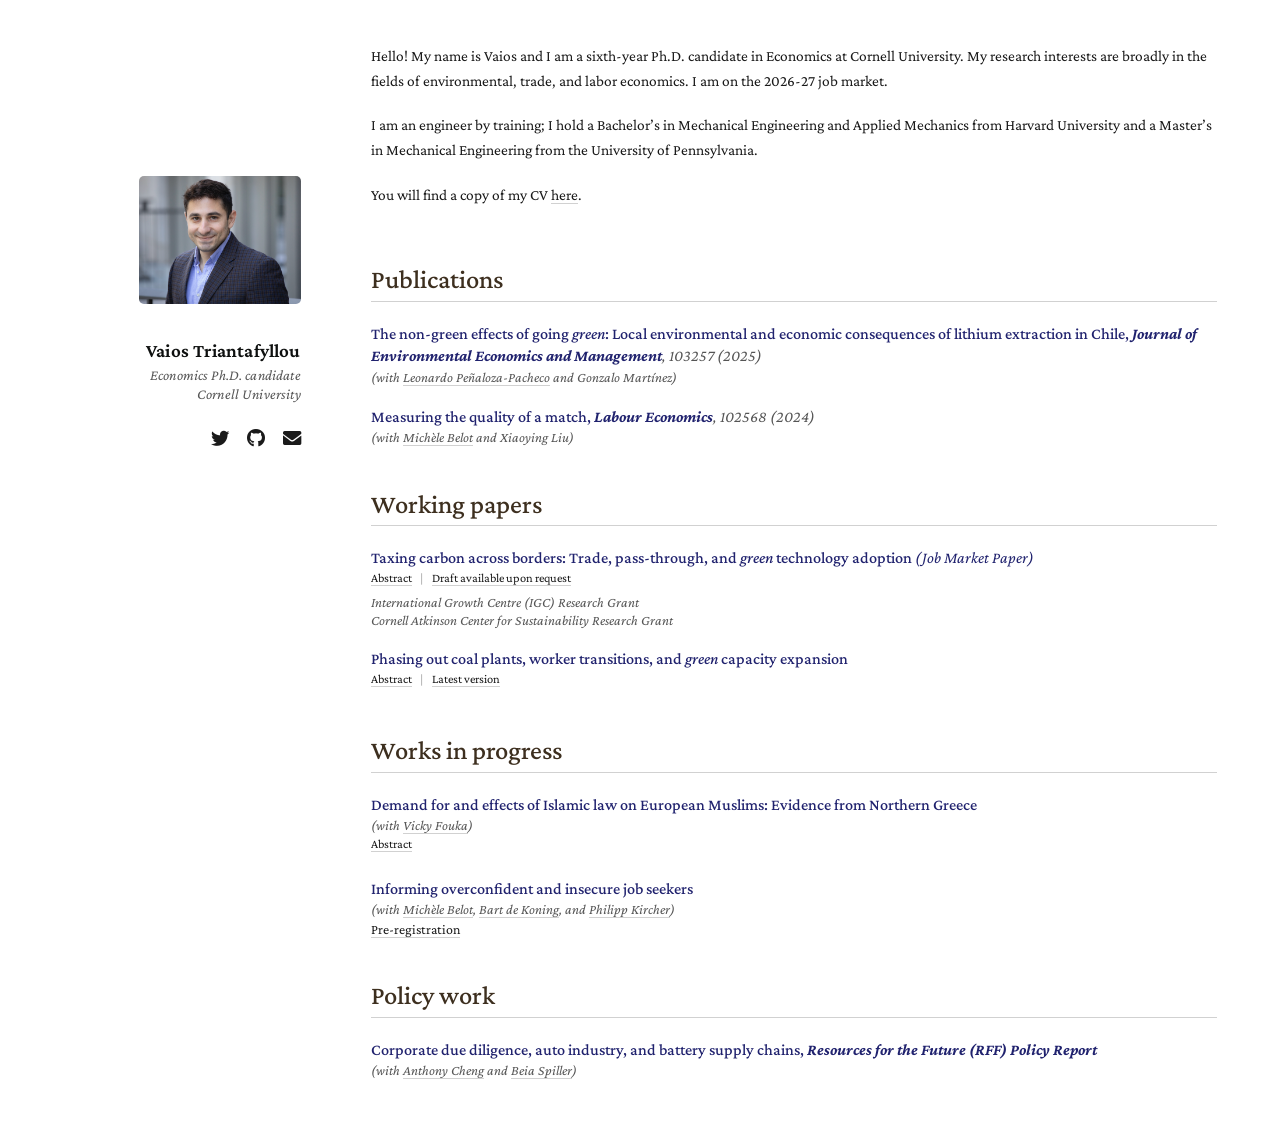
==== commit a4ead891: "changes" ====
--- a/index.html
+++ b/index.html
@@ -107,18 +107,18 @@
 					<section id="working-papers" class="section">
 						<h2>Working papers</h2>
 
-												<article class="col-6 col-12-xsmall work-item pub">
+							<article class="col-6 col-12-xsmall work-item pub">
 							<div class="content">
 								<h3 class="pub-title">
 								Taxing carbon across borders: Trade, pass-through, and <em>green</em> technology adoption
 								<span style="font-weight: normal;"><em>(Job Market Paper)</em></span>
 								</h3>
-								<p class="paper-links" style="font-size: 0.85em; margin-bottom: 0.5em;">
-							<a href="#" onclick="event.preventDefault(); document.getElementById('abs-cbam').classList.toggle('hidden');">Abstract</a>
-							<span style="margin: 0 0.5em; opacity: 0.4;">|</span>
+							<p class="paper-links" style="font-size: 0.85em; margin-bottom: 0.5em;">
+								<a href="#" onclick="event.preventDefault(); document.getElementById('abs-cbam').classList.toggle('hidden');">Abstract</a>
+								<span style="margin: 0 0.5em; opacity: 0.4;">|</span>
 							<a href="mailto:vt224@cornell.edu">Draft available upon request</a>
-
-							<div id="abs-cbam" class="hidden" style="font-size: 0.9em; line-height: 1.5; text-align: justify;">
+							</p>
+							<div id="abs-cbam" class="hidden" style="font-size: 0.9em; line-height: 1.5; text-align: justify; margin-bottom: 1em;">
 							Stringent climate policies in advanced economies increasingly extend beyond their borders, conditioning market access on the 
 							environmental impact of production abroad. I study how regulation of this kind affects supplier firms outside the regulating 
 							jurisdiction, inducing them to adopt green technologies, reorganize production, or adjust their trade behavior. 
@@ -136,7 +136,7 @@
 							triple-differences design exploiting variation across covered and non-covered products, baseline firm exposure, and the timing 
 							of the policy. I provide evidence of diversion from the EU toward non-EU-European and Asian markets, driven 
 							by firms facing higher ex-ante CBAM costs and lacking long, established trade relationships.
-							</div></p>
+							</div>
 							   <p class="grant"><em>International Growth Centre (IGC) Research Grant</em></p>
 								<p class="grant"><em>Cornell Atkinson Center for Sustainability Research Grant</em></p>
 							</div>
@@ -185,6 +185,7 @@
 								<p class="coauthors">(with <a href="https://sites.google.com/stanford.edu/fouka/home" target="_blank" rel="noopener noreferrer">Vicky Fouka</a>)</p>
 									<p class="paper-links" style="font-size: 0.85em; margin-bottom: 0.5em;">
 							<a href="#" onclick="event.preventDefault(); document.getElementById('abs-isl').classList.toggle('hidden');">Abstract</a>
+							</p>
 							<div id="abs-isl" class="hidden" style="font-size: 0.9em; line-height: 1.5; text-align: justify;">
 							European Muslim populations have been steadily growing in recent decades, prompting debates about how to reconcile 
 							liberal democratic principles with Islamic religious doctrine, particularly in the domain of law, where communities 
@@ -200,7 +201,6 @@
 							survey examines the underlying mechanisms. Our results speak to debates on multicultural approaches to immigrant 
 							integration and the tension between inclusive policies and gender bias in religious law.
 							</div>
-							</p>
 						</article>
 
 
--- a/assets/css/main.css
+++ b/assets/css/main.css
@@ -3190,13 +3190,13 @@
 				top: 0;
 				width: 100%;
 				z-index: 10001;
-				background: #222;
-				color: #fff;
+				background: #eceef6;
+				color: #1f2328;
 				min-width: 320px;
 			}
 
 				#titleBar .title {
-					color: #fff;
+					color: #1f2328;
 					display: block;
 					font-weight: 700;
 					height: 44px;
@@ -3235,21 +3235,6 @@
 						font-weight: 900;
 					}
 
-					#titleBar .toggle:before {
-						background: #64a2d0;
-						color: #ffffff;
-						content: '\f0c9';
-						display: block;
-						font-size: 18px;
-						height: 44px;
-						line-height: 44px;
-						position: absolute;
-						text-align: center;
-						top: 0;
-						width: 64px;
-						right: 0;
-					}
-
 			body.header-visible #wrapper, body.header-visible #titleBar {
 				-moz-transform: translateX(-23em);
 				-webkit-transform: translateX(-23em);
@@ -3392,15 +3377,6 @@
 
 		/* Header Panel */
 
-			#titleBar .toggle {
-				height: 4em;
-				width: 6em;
-			}
-
-				#titleBar .toggle:before {
-					font-size: 14px;
-					width: 44px;
-				}
 
 			body.header-visible #wrapper, body.header-visible #titleBar {
 				-moz-transform: translateX(-17em);
--- a/assets/css/custom.css
+++ b/assets/css/custom.css
@@ -124,23 +124,46 @@
 		transform: translateX(23em);
 	}
 
-	/* Toggle button lives on the LEFT edge of the title bar so it stays
-	   reachable when the panel slides in from the left. The template
-	   originally pins it to the right (main.css:3214-3251). */
+
 	#titleBar .toggle {
-		left: 0;
+		left: 6px;
 		right: auto;
+		top: 0;
+		width: 44px;
+		height: 44px;
 	}
 
 	#titleBar .toggle:before {
-		left: 0;
+		content: '';
+		position: absolute;
+		display: block;
+		top: 15px;
+		left: 12px;
 		right: auto;
-	}
-
-	/* The toggle now occupies the left ~64px of the bar, so push the
-	   title text past it instead of letting "Vaios" sit underneath. */
+		width: 20px;
+		height: 2px;
+		border-radius: 2px;
+		background: var(--accent);
+		box-shadow: 0 6px 0 var(--accent), 0 12px 0 var(--accent);
+		font-size: 0;
+	}
+
 	#titleBar .title {
-		padding-left: 5em;
+		padding-left: 62px;
+	}
+	#header > header {
+		padding: 2em;
+		text-align: center;
+	}
+
+	#header > header .avatar {
+		width: 60%;
+		max-width: 13em;
+		margin: 0 auto 1.6875em auto;
+	}
+
+	#header .icons {
+		text-align: center;
 	}
 }
 
@@ -222,7 +245,7 @@
    Reduce the template's huge 8em top padding on #main (main.css:2980)
    so "Hello!" sits closer to the top of the page. */
 #main {
-	padding-top: 5em;
+	padding-top: 2em;
 	max-width: 70em;
 }
 
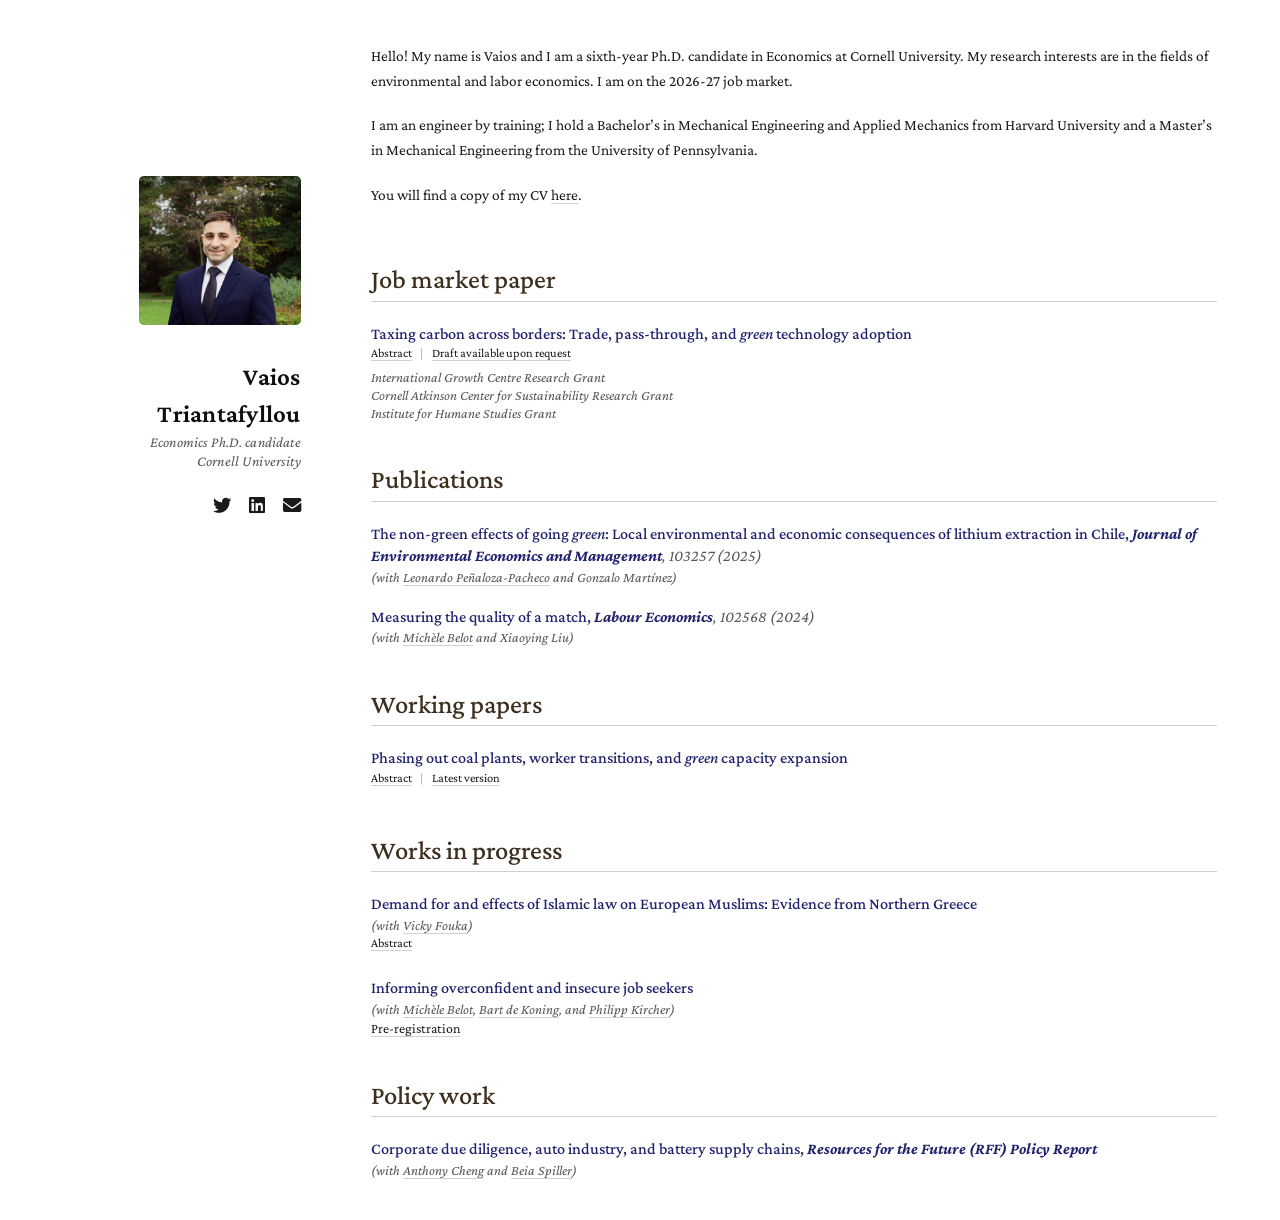
==== commit 1b343190: "changes" ====
--- a/index.html
+++ b/index.html
@@ -3,18 +3,18 @@
 <html>
 	<head>
 		<link rel="icon" type="image/png" sizes="any" href="images/logo.png">
-		<title>Vaios Triantafyllou</title>
+		<title>Vaios Triantafyllou - Economics PhD Candidate @ Cornell</title>
 		<meta charset="utf-8" />
 		<meta name="viewport" content="width=device-width, initial-scale=1" />
 		<meta name="description" content="Economics Ph.D. candidate at Cornell" />
 		<meta property="og:type" content="website" />
 		<meta property="og:title" content="Vaios Triantafyllou" />
 		<meta property="og:description" content="Economics Ph.D. candidate at Cornell" />
-		<meta property="og:image" content="images/profile.png" />
+		<meta property="og:image" content="images/headshot.jpg" />
 		<meta name="twitter:card" content="summary" />
 		<meta name="twitter:title" content="Vaios Triantafyllou" />
 		<meta name="twitter:description" content="Economics Ph.D. candidate at Cornell" />
-		<meta name="twitter:image" content="images/profile.png" />
+		<meta name="twitter:image" content="images/headshot.jpg" />
 		<link rel="preconnect" href="https://fonts.googleapis.com">
 		<link rel="preconnect" href="https://fonts.gstatic.com" crossorigin>
 		<link href="https://fonts.googleapis.com/css2?family=Crimson+Pro:ital,wght@0,400;0,500;0,600;0,700;1,400;1,500;1,700&display=swap" rel="stylesheet">
@@ -46,13 +46,13 @@
 		<!-- Header -->
 			<section id="header">
 				<header>
-					<span class="image avatar"><img src="images/profile.png" alt="Vaios Triantafyllou" /></span>
+					<span class="image avatar"><img src="images/headshot.jpg" alt="Vaios Triantafyllou" /></span>
 					<h1><strong>Vaios Triantafyllou</strong></h1>
 					<h3>Economics Ph.D. candidate</h3>
 					<h3>Cornell University</h3>
 					<ul class="icons">
 						<li><a href="https://twitter.com/vaiostria" class="icon brands fa-twitter"><span class="label">Twitter</span></a></li>
-						<li><a href="https://github.com/vaiostriantafyllou" class="icon brands fa-github"><span class="label">Github</span></a></li>
+						<li><a href="https://www.linkedin.com/in/vaios-triantafyllou-0349767b/" class="icon brands fa-linkedin"><span class="label">Github</span></a></li>
 						<li><a href="mailto:vt224@cornell.edu" class="icon solid fa-envelope"><span class="label">Email</span></a></li>
 					</ul>
 				</header>
@@ -67,7 +67,7 @@
 						<!-- One -->
 							<section id="one">
 								<div class="content">
-									<p>Hello! My name is Vaios and I am a sixth-year Ph.D. candidate in Economics at Cornell University. My research interests are broadly in the fields of environmental, trade, and labor economics. I am on the 2026-27 job market. </p>
+									<p>Hello! My name is Vaios and I am a sixth-year Ph.D. candidate in Economics at Cornell University. My research interests are in the fields of environmental and labor economics. I am on the 2026-27 job market. </p>
 
 									<p>I am an engineer by training; I hold a Bachelor’s in Mechanical Engineering and Applied Mechanics from Harvard University and a Master’s in Mechanical Engineering from the University of Pennsylvania.</p>
 										
@@ -75,43 +75,14 @@
 								</div>
 							</section>
 
-						<!-- Two -->
-						<section id="two" class="section">
-						<h2>Publications</h2>
-
-						<!-- Publication 1 -->
-						<article class="col-6 col-12-xsmall work-item pub">
-							<div class="content">
-								<h3 class="pub-title">
-									<a href="https://doi.org/10.1016/j.jeem.2025.103257">The non-green effects of going <em>green</em>: Local environmental and economic consequences of lithium extraction in Chile,</a>
-									<span class="pub-venue"><em>Journal of Environmental Economics and Management</em></span><span class="pub-meta">, 103257 (2025)</span>
-								</h3>
-								<p class="coauthors">(with <a href="https://www.leonardopenalozapacheco.com/" target="_blank" rel="noopener noreferrer">Leonardo Peñaloza-Pacheco</a> and Gonzalo Martínez)</p>
-							</div>
-						</article>
-
-						<!-- Publication 2 -->
-						<article class="col-6 col-12-xsmall work-item pub">
-							<div class="content">
-								<h3 class="pub-title">
-									<a href="https://doi.org/10.1016/j.labeco.2024.102568">Measuring the quality of a match,</a>
-									<span class="pub-venue"><em>Labour Economics</em></span><span class="pub-meta">, 102568 (2024)</span>
-								</h3>
-								<p class="coauthors">(with <a href="https://sites.google.com/site/mvkbelot/home" target="_blank" rel="noopener noreferrer">Michèle Belot</a> and Xiaoying Liu)</p>
-							</div>
-						</article>
-
-						</section>
-
-						<!-- Working papers -->
-					<section id="working-papers" class="section">
-						<h2>Working papers</h2>
+						<!-- Job market paper -->
+					<section id="job-market-paper" class="section">
+						<h2>Job market paper</h2>
 
 							<article class="col-6 col-12-xsmall work-item pub">
 							<div class="content">
 								<h3 class="pub-title">
 								Taxing carbon across borders: Trade, pass-through, and <em>green</em> technology adoption
-								<span style="font-weight: normal;"><em>(Job Market Paper)</em></span>
 								</h3>
 							<p class="paper-links" style="font-size: 0.85em; margin-bottom: 0.5em;">
 								<a href="#" onclick="event.preventDefault(); document.getElementById('abs-cbam').classList.toggle('hidden');">Abstract</a>
@@ -119,29 +90,64 @@
 							<a href="mailto:vt224@cornell.edu">Draft available upon request</a>
 							</p>
 							<div id="abs-cbam" class="hidden" style="font-size: 0.9em; line-height: 1.5; text-align: justify; margin-bottom: 1em;">
-							Stringent climate policies in advanced economies increasingly extend beyond their borders, conditioning market access on the 
-							environmental impact of production abroad. I study how regulation of this kind affects supplier firms outside the regulating 
-							jurisdiction, inducing them to adopt green technologies, reorganize production, or adjust their trade behavior. 
-							I exploit the introduction of the European Union's Carbon Border Adjustment Mechanism (CBAM), which prices embedded 
-							emissions in imports of energy-intensive goods. Combining a proprietary customs dataset of firm-to-firm trade linkages with 
-							Indian administrative and capital-investment data, I construct firm-level measures of exposure for Indian suppliers of 
-							EU firms. To classify their investments, I assemble a novel taxonomy of production technologies for 23 polluting 
-							industries and apply it to the full database through the use of a Large Language Model. In a difference-in-differences framework, 
-							I compare exporters to the EU to other exporters, as well as to all firms, as two alternative comparison groups. 
-							I find that exposed firms raise green investment, upgrading to sector-specific technologies that substitute vintage, 
-							polluting ones, with little evidence of renewable or carbon-capture installations. The effect is driven by larger firms already 
-							integrated into the EU market, implying that CBAM accelerates upgrading among firms already positioned to comply. 
-							Exposed firms also reorganize production by limiting fossil-fuel inputs and build compliance capacity through increasing their 
-							wage bill and labor training expenditure, and hiring more consultancy and audit services. To study trade responses, I employ a 
-							triple-differences design exploiting variation across covered and non-covered products, baseline firm exposure, and the timing 
-							of the policy. I provide evidence of diversion from the EU toward non-EU-European and Asian markets, driven 
-							by firms facing higher ex-ante CBAM costs and lacking long, established trade relationships.
-							</div>
-							   <p class="grant"><em>International Growth Centre (IGC) Research Grant</em></p>
+							Stringent climate policies in advanced economies increasingly condition market access on the carbon content of
+                            production abroad. I study how such regulation affects foreign suppliers, exploiting the introduction of the EU’s Carbon
+							Border Adjustment Mechanism (CBAM) and tracing its impact on Indian exporters to the EU. I link a proprietary dataset
+							of firm-to-firm customs records to Indian administrative and capital-investment data on a firm level. Subsequently, I
+							classify investment projects using a novel, LLM-applied taxonomy of green, transitional, and vintage technologies for
+							23 polluting industries. Difference-in-differences estimates show that exposed firms expand their stock of green capital
+							projects by 18% and roughly double pollution-control spending. This is driven by sector-specific green upgrading,
+							substituting vintage, polluting technologies, rather than investing in renewables or carbon-capture equipment. The effect
+							is concentrated among larger firms and those starting from dirtier asset bases. As a result, exposed firms shift from on-
+							site fossil-based power generation to procuring electricity from the grid. The most exposed firms keep exporting to the
+							EU, while less exposed ones divert to other markets, offsetting only a fifth of the EU contraction. Border prices remain
+							unchanged, suggesting that the cost of the regulation is not passed back up the supply chain during the period of
+							study. A structural model of heterogeneous suppliers, differing in productivity and in access to clean energy, choosing
+							whether to enter the EU and whether to switch energy technology, delivers the same sorting and extends it to the charge
+							once fully in force. Nearly half of the fall in India’s EU-bound emissions is volume redirected to other markets, and it
+							reappears there almost one for one. India’s own emissions fall by 4 percent, two thirds of that from switching technology
+							and the rest from producing less. Green upgrading is plant-wide, therefore firms that clean up for the EU do so for sales
+							elsewhere, yielding a negative leakage overall, even though the diversion channel alone is positive. Across all exporting
+							origins the charge cuts emissions by 6 percent and global emissions by 2.4 percent, at a break-even carbon price of 30
+							dollars per tonne, while India bears the largest proportional welfare loss of any region.
+							</div>
+							   <p class="grant"><em>International Growth Centre Research Grant</em></p>
 								<p class="grant"><em>Cornell Atkinson Center for Sustainability Research Grant</em></p>
-							</div>
-						</article>
-
+								<p class="grant"><em>Institute for Humane Studies Grant</em></p>
+							</div>
+						</article>
+					</section>
+
+						<!-- Two -->
+						<section id="two" class="section">
+						<h2>Publications</h2>
+
+						<!-- Publication 1 -->
+						<article class="col-6 col-12-xsmall work-item pub">
+							<div class="content">
+								<h3 class="pub-title">
+									<a href="https://doi.org/10.1016/j.jeem.2025.103257">The non-green effects of going <em>green</em>: Local environmental and economic consequences of lithium extraction in Chile,</a>
+									<span class="pub-venue"><em>Journal of Environmental Economics and Management</em></span><span class="pub-meta">, 103257 (2025)</span>
+								</h3>
+								<p class="coauthors">(with <a href="https://www.leonardopenalozapacheco.com/" target="_blank" rel="noopener noreferrer">Leonardo Peñaloza-Pacheco</a> and Gonzalo Martínez)</p>
+							</div>
+						</article>
+
+						<!-- Publication 2 -->
+						<article class="col-6 col-12-xsmall work-item pub">
+							<div class="content">
+								<h3 class="pub-title">
+									<a href="https://doi.org/10.1016/j.labeco.2024.102568">Measuring the quality of a match,</a>
+									<span class="pub-venue"><em>Labour Economics</em></span><span class="pub-meta">, 102568 (2024)</span>
+								</h3>
+								<p class="coauthors">(with <a href="https://sites.google.com/site/mvkbelot/home" target="_blank" rel="noopener noreferrer">Michèle Belot</a> and Xiaoying Liu)</p>
+							</div>
+						</article>
+						</section>
+
+						<!-- Working papers -->
+					<section id="working-papers" class="section">
+						<h2>Working papers</h2>
 
 						<article class="col-6 col-12-xsmall work-item pub">
 						<div class="content">
--- a/assets/css/custom.css
+++ b/assets/css/custom.css
@@ -342,3 +342,7 @@
 		color: #1f3a5f !important;
 		border-bottom-color: #1f3a5f !important;
 	}
+
+#header header h1 {
+    font-size: 1.7em;
+}
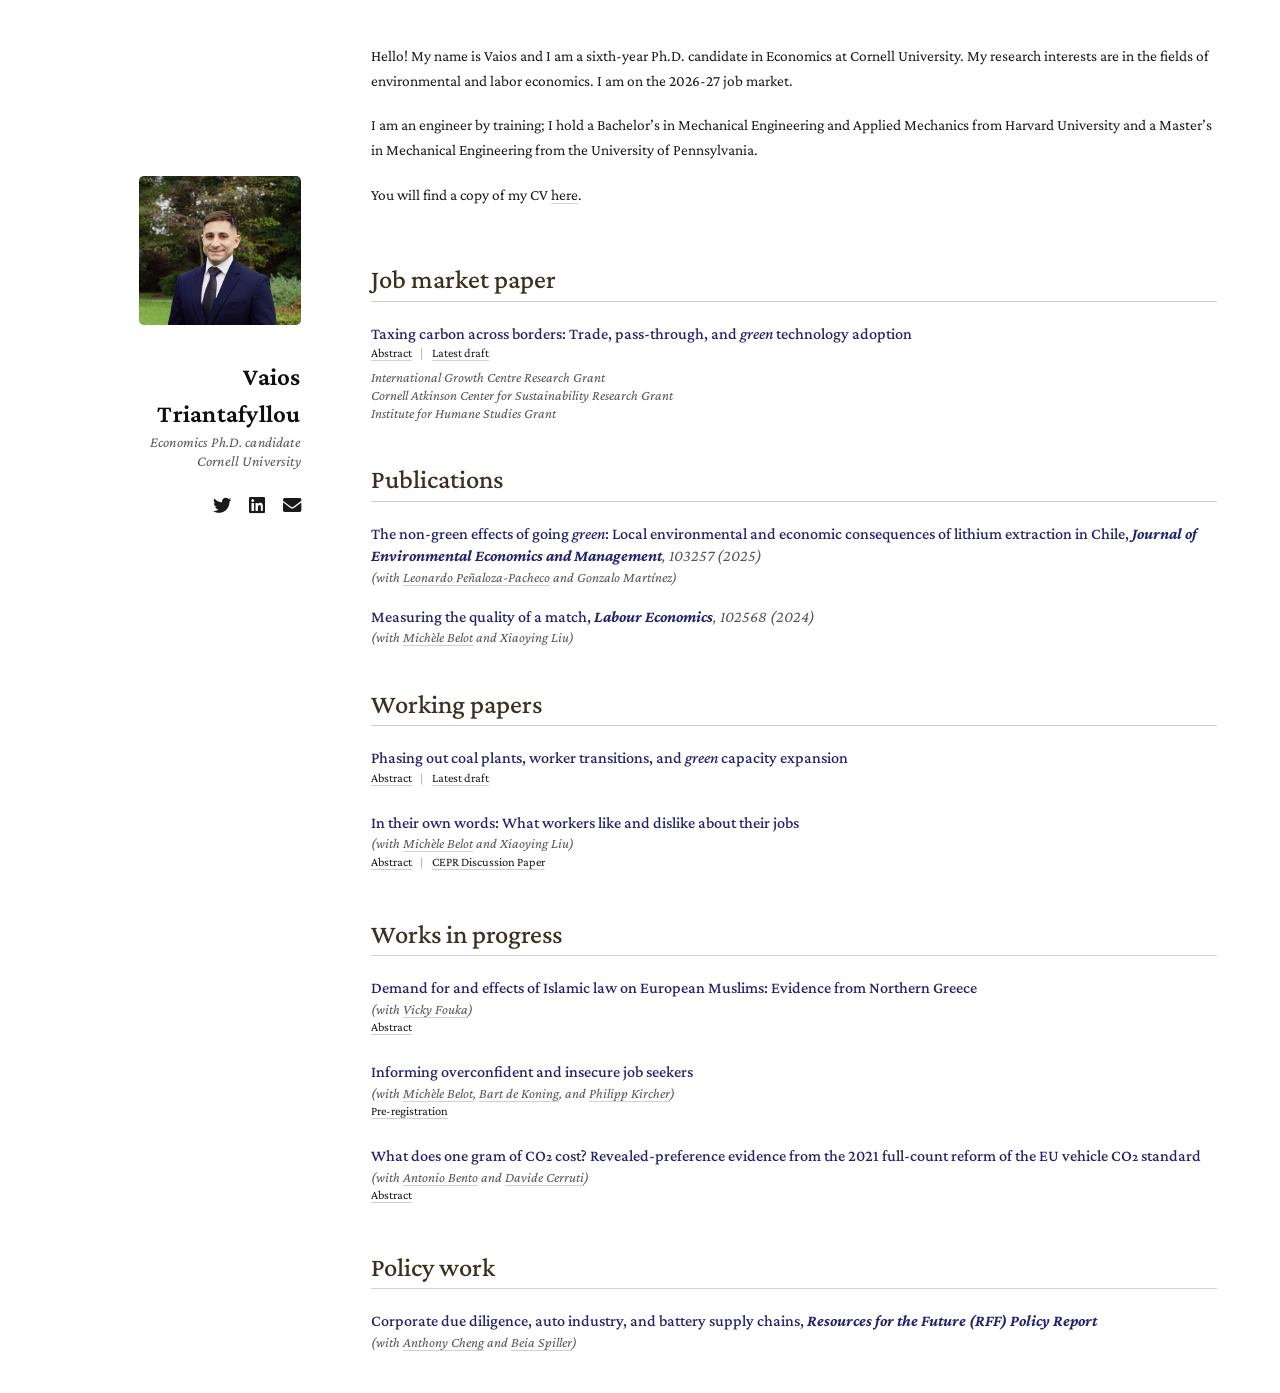
==== commit 3021213a: "changes" ====
--- a/index.html
+++ b/index.html
@@ -20,6 +20,7 @@
 		<link href="https://fonts.googleapis.com/css2?family=Crimson+Pro:ital,wght@0,400;0,500;0,600;0,700;1,400;1,500;1,700&display=swap" rel="stylesheet">
 		<link rel="stylesheet" href="assets/css/main.css" />
 		<link rel="stylesheet" href="assets/css/custom.css" />
+		<style>.hidden { display: none; }</style>
 		<meta name="google-site-verification" content="VriglNjL5MLpg-74m9riP_8b8mhx5ZFX9mnHWxCK8qc" />
 	</head>
 	<!-- Google tag (gtag.js) -->
@@ -32,14 +33,6 @@
 		gtag('config', 'G-VD57MQQBRS');
 	</script>
 
-	<script>
-  function toggleAbstract(link) {
-    const abstractDiv = link.parentElement.nextElementSibling;
-    const isVisible = abstractDiv.style.display === "block";
-    abstractDiv.style.display = isVisible ? "none" : "block";
-    link.textContent = isVisible ? "Abstract" : "Abstract";
-  }
-</script>
 
 	<body class="is-preload">
 
@@ -52,7 +45,7 @@
 					<h3>Cornell University</h3>
 					<ul class="icons">
 						<li><a href="https://twitter.com/vaiostria" class="icon brands fa-twitter"><span class="label">Twitter</span></a></li>
-						<li><a href="https://www.linkedin.com/in/vaios-triantafyllou-0349767b/" class="icon brands fa-linkedin"><span class="label">Github</span></a></li>
+						<li><a href="https://www.linkedin.com/in/vaios-triantafyllou-0349767b/" class="icon brands fa-linkedin"><span class="label">LinkedIn</span></a></li>
 						<li><a href="mailto:vt224@cornell.edu" class="icon solid fa-envelope"><span class="label">Email</span></a></li>
 					</ul>
 				</header>
@@ -87,29 +80,22 @@
 							<p class="paper-links" style="font-size: 0.85em; margin-bottom: 0.5em;">
 								<a href="#" onclick="event.preventDefault(); document.getElementById('abs-cbam').classList.toggle('hidden');">Abstract</a>
 								<span style="margin: 0 0.5em; opacity: 0.4;">|</span>
-							<a href="mailto:vt224@cornell.edu">Draft available upon request</a>
+							<a href="docs/jmp_triantafyllou.pdf">Latest draft</a>
 							</p>
 							<div id="abs-cbam" class="hidden" style="font-size: 0.9em; line-height: 1.5; text-align: justify; margin-bottom: 1em;">
-							Stringent climate policies in advanced economies increasingly condition market access on the carbon content of
-                            production abroad. I study how such regulation affects foreign suppliers, exploiting the introduction of the EU’s Carbon
-							Border Adjustment Mechanism (CBAM) and tracing its impact on Indian exporters to the EU. I link a proprietary dataset
-							of firm-to-firm customs records to Indian administrative and capital-investment data on a firm level. Subsequently, I
-							classify investment projects using a novel, LLM-applied taxonomy of green, transitional, and vintage technologies for
-							23 polluting industries. Difference-in-differences estimates show that exposed firms expand their stock of green capital
-							projects by 18% and roughly double pollution-control spending. This is driven by sector-specific green upgrading,
-							substituting vintage, polluting technologies, rather than investing in renewables or carbon-capture equipment. The effect
-							is concentrated among larger firms and those starting from dirtier asset bases. As a result, exposed firms shift from on-
-							site fossil-based power generation to procuring electricity from the grid. The most exposed firms keep exporting to the
-							EU, while less exposed ones divert to other markets, offsetting only a fifth of the EU contraction. Border prices remain
-							unchanged, suggesting that the cost of the regulation is not passed back up the supply chain during the period of
-							study. A structural model of heterogeneous suppliers, differing in productivity and in access to clean energy, choosing
-							whether to enter the EU and whether to switch energy technology, delivers the same sorting and extends it to the charge
-							once fully in force. Nearly half of the fall in India’s EU-bound emissions is volume redirected to other markets, and it
-							reappears there almost one for one. India’s own emissions fall by 4 percent, two thirds of that from switching technology
-							and the rest from producing less. Green upgrading is plant-wide, therefore firms that clean up for the EU do so for sales
-							elsewhere, yielding a negative leakage overall, even though the diversion channel alone is positive. Across all exporting
-							origins the charge cuts emissions by 6 percent and global emissions by 2.4 percent, at a break-even carbon price of 30
-							dollars per tonne, while India bears the largest proportional welfare loss of any region.
+							Climate policies in advanced economies increasingly condition market access on the carbon content of production abroad. 
+							Foreign suppliers can respond by adopting cleaner technologies, contracting, or redirecting exports to less regulated destinations. 
+							I study these responses and their implications for global emissions and welfare in the context of the EU's Carbon Border Adjustment 
+							Mechanism (CBAM). To do so, I merge firm-to-firm customs records with administrative and capital-investment data for Indian firms 
+							exporting to the EU. Subsequently, I develop a novel taxonomy of green, transitional, and vintage technologies by industry, 
+							which I use to classify a database of 60,000 investment projects with a Large Language Model. Firms with more at stake in the 
+							EU market expand their stock of green capital projects to preserve access, replacing polluting production processes, and 
+							substituting grid electricity for on-site fossil-fuel generation. Less exposed firms divert trade to other destinations. 
+							To quantify the aggregate effects, I develop a general equilibrium model of trade and technology adoption among heterogeneous suppliers. 
+							CBAM reduces global emissions in the covered industries by 1.9%, at USD 11 per tonne avoided, well below standard estimates of the 
+							social cost of carbon. Most of the reduction comes from plant-wide adoption, which also lowers emissions on goods sold outside the EU. 
+							If firms could instead clean only their EU-bound production, global emissions reductions would be a third smaller and emissions 
+							from sales outside the EU would barely fall.
 							</div>
 							   <p class="grant"><em>International Growth Centre Research Grant</em></p>
 								<p class="grant"><em>Cornell Atkinson Center for Sustainability Research Grant</em></p>
@@ -156,7 +142,7 @@
 							<p class="paper-links" style="font-size: 0.85em; margin-bottom: 0.5em;">
 							<a href="#" onclick="event.preventDefault(); document.getElementById('abs-coal').classList.toggle('hidden');">Abstract</a>
 							<span style="margin: 0 0.5em; opacity: 0.4;">|</span>
-							<a href="docs/coal_phaseout.pdf">Latest version</a>
+							<a href="docs/coal_phaseout.pdf">Latest draft</a>
 							</p>
 
 							<div id="abs-coal" class="hidden" style="font-size: 0.9em; line-height: 1.5; text-align: justify;">
@@ -171,12 +157,25 @@
 							technologies were already abundant.
 							</div>
 
-							<style>
-							.hidden {
-							display: none;
-							}
-							
-							</style>
+							</div>
+						</article>
+
+						<article class="col-6 col-12-xsmall work-item pub">
+						<div class="content">
+							<h3 class="pub-title">In their own words: What workers like and dislike about their jobs</h3>
+
+							<p class="coauthors">(with <a href="https://sites.google.com/site/mvkbelot/home" target="_blank" rel="noopener noreferrer">Michèle Belot</a> and Xiaoying Liu)</p>
+							<p class="paper-links" style="font-size: 0.85em; margin-bottom: 0.5em;">
+							<a href="#" onclick="event.preventDefault(); document.getElementById('abs-workers').classList.toggle('hidden');">Abstract</a>
+							<span style="margin: 0 0.5em; opacity: 0.4;">|</span>
+							<a href="https://cepr.org/publications/dp21044">CEPR Discussion Paper</a>
+							</p>
+
+							<div id="abs-workers" class="hidden" style="font-size: 0.9em; line-height: 1.5; text-align: justify;">
+							This paper provides novel evidence on the key drivers of job satisfaction. We ask individuals to describe, in their own words, what they like and dislike about their jobs. These open-ended questions allow us to capture what comes to mind most naturally. We analyze the resulting free-text responses using GPT-4 to identify and classify categories of job amenities. Our main study draws on a sample of 500 full-time U.S.-based employees aged 30 to 55. We find that flexible work arrangements, workplace relationships, and autonomy consistently rank among the most valued aspects of work, while poor workplace relationships, long work hours, and heavy workloads dominate the list of dislikes and rank above factors such as pay. Our approach offers a fresh lens on what job amenities workers are most satisfied and dissatisfied with.
+
+							</div>
+
 							</div>
 						</article>
 					</section>
@@ -207,6 +206,7 @@
 							survey examines the underlying mechanisms. Our results speak to debates on multicultural approaches to immigrant 
 							integration and the tension between inclusive policies and gender bias in religious law.
 							</div>
+							</div>
 						</article>
 
 
@@ -214,7 +214,30 @@
 							<div class="content">
 								<h3 class="pub-title">Informing overconfident and insecure job seekers</h3>
 								<p class="coauthors">(with <a href="https://sites.google.com/site/mvkbelot/home" target="_blank" rel="noopener noreferrer">Michèle Belot</a>, <a href="https://sites.google.com/view/bkdekoning/home" target="_blank" rel="noopener noreferrer">Bart de Koning</a>, and <a href="https://philippkircher.com/" target="_blank" rel="noopener noreferrer">Philipp Kircher</a>)</p>
-								<p class="paper-links"><a href="https://www.socialscienceregistry.org/trials/15463">Pre-registration</a></p>
+								<p class="paper-links" style="font-size: 0.85em; margin-bottom: 0.5em;"><a href="https://www.socialscienceregistry.org/trials/15463">Pre-registration</a></p>
+							</div>
+						</article>
+
+						<article class="col-6 col-12-xsmall work-item pub">
+							<div class="content">
+								<h3 class="pub-title">What does one gram of CO₂ cost? Revealed-preference evidence from the 2021 full-count reform of the EU vehicle CO₂ standard</h3>
+								<p class="coauthors">(with <a href="https://priceschool.usc.edu/faculty/directory/antonio-m-bento/" target="_blank" rel="noopener noreferrer">Antonio Bento</a> and <a href="https://davidecerruti.weebly.com/" target="_blank" rel="noopener noreferrer">Davide Cerruti</a>)</p>
+								<p class="paper-links" style="font-size: 0.85em; margin-bottom: 0.5em;">
+							<a href="#" onclick="event.preventDefault(); document.getElementById('abs-cars').classList.toggle('hidden');">Abstract</a>
+							</p>
+							<div id="abs-cars" class="hidden" style="font-size: 0.9em; line-height: 1.5; text-align: justify;">
+							This paper develops a framework for measuring the marginal cost of non-price regulation by analyzing price and quantity
+							responses to regulatory tightening. We focus on the European Union's 2021 adjustment of CO₂ emission standards
+							for passenger vehicles, which eliminated the phase-in rule allowing only the cleanest 95% of a manufacturer's fleet to count
+							toward compliance. We first establish a sufficient statistic for identifying changes in the shadow cost of regulation.
+							Utilizing administrative data on vehicle registrations and transaction prices, we estimate difference-in-differences
+							specifications that link post-reform changes in prices and quantities to pre-reform compliance gradients, while controlling
+							for vehicle trim fixed effects and comprehensive manufacturer-time and manufacturer-country-time fixed effects. Our empirical
+							analysis reveals that the tightening of standards resulted in significant price increases&mdash;approximately two percent for
+							each standard deviation rise in compliance gradient&mdash;and a notable decline in sales quantities by around seven percent.
+							These findings enable us to estimate the impact of the regulatory tightening in terms of reduced lifetime vehicle CO₂
+							emissions and the shadow cost of compliance, providing valuable insights into the economic implications of non-price regulations.
+							</div>
 							</div>
 						</article>
 
@@ -237,6 +260,7 @@
 
 
 			</div>
+		</div>
 
 		<!-- Scripts -->
 			<script src="assets/js/jquery.min.js"></script>
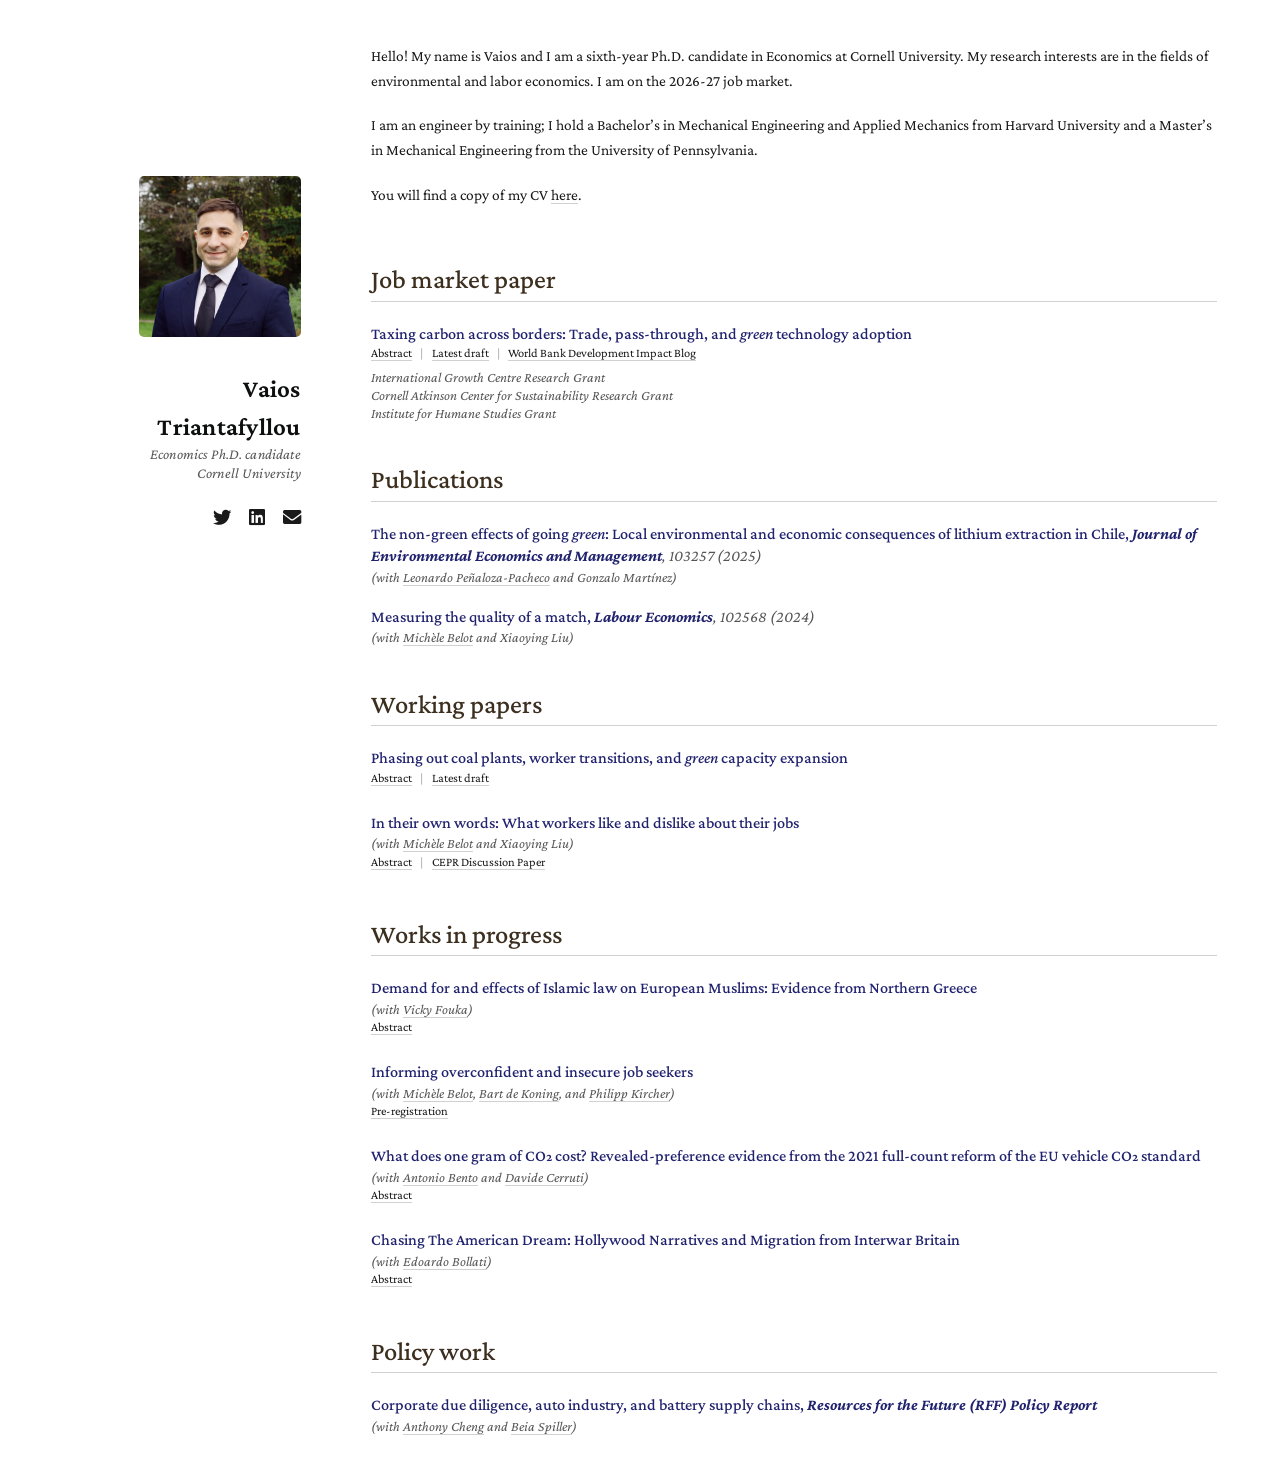
==== commit d87dc724: "changes" ====
--- a/index.html
+++ b/index.html
@@ -1,275 +1,293 @@
-<!DOCTYPE HTML>
-
-<html>
-	<head>
-		<link rel="icon" type="image/png" sizes="any" href="images/logo.png">
-		<title>Vaios Triantafyllou - Economics PhD Candidate @ Cornell</title>
-		<meta charset="utf-8" />
-		<meta name="viewport" content="width=device-width, initial-scale=1" />
-		<meta name="description" content="Economics Ph.D. candidate at Cornell" />
-		<meta property="og:type" content="website" />
-		<meta property="og:title" content="Vaios Triantafyllou" />
-		<meta property="og:description" content="Economics Ph.D. candidate at Cornell" />
-		<meta property="og:image" content="images/headshot.jpg" />
-		<meta name="twitter:card" content="summary" />
-		<meta name="twitter:title" content="Vaios Triantafyllou" />
-		<meta name="twitter:description" content="Economics Ph.D. candidate at Cornell" />
-		<meta name="twitter:image" content="images/headshot.jpg" />
-		<link rel="preconnect" href="https://fonts.googleapis.com">
-		<link rel="preconnect" href="https://fonts.gstatic.com" crossorigin>
-		<link href="https://fonts.googleapis.com/css2?family=Crimson+Pro:ital,wght@0,400;0,500;0,600;0,700;1,400;1,500;1,700&display=swap" rel="stylesheet">
-		<link rel="stylesheet" href="assets/css/main.css" />
-		<link rel="stylesheet" href="assets/css/custom.css" />
-		<style>.hidden { display: none; }</style>
-		<meta name="google-site-verification" content="VriglNjL5MLpg-74m9riP_8b8mhx5ZFX9mnHWxCK8qc" />
-	</head>
-	<!-- Google tag (gtag.js) -->
-	<script async src="https://www.googletagmanager.com/gtag/js?id=G-VD57MQQBRS"></script>
-	<script>
-		window.dataLayer = window.dataLayer || [];
-		function gtag(){dataLayer.push(arguments);}
-		gtag('js', new Date());
-
-		gtag('config', 'G-VD57MQQBRS');
-	</script>
-
-
-	<body class="is-preload">
-
-		<!-- Header -->
-			<section id="header">
-				<header>
-					<span class="image avatar"><img src="images/headshot.jpg" alt="Vaios Triantafyllou" /></span>
-					<h1><strong>Vaios Triantafyllou</strong></h1>
-					<h3>Economics Ph.D. candidate</h3>
-					<h3>Cornell University</h3>
-					<ul class="icons">
-						<li><a href="https://twitter.com/vaiostria" class="icon brands fa-twitter"><span class="label">Twitter</span></a></li>
-						<li><a href="https://www.linkedin.com/in/vaios-triantafyllou-0349767b/" class="icon brands fa-linkedin"><span class="label">LinkedIn</span></a></li>
-						<li><a href="mailto:vt224@cornell.edu" class="icon solid fa-envelope"><span class="label">Email</span></a></li>
-					</ul>
-				</header>
-			</section>
-
-		<!-- Wrapper -->
-			<div id="wrapper">
-
-				<!-- Main -->
-					<div id="main">
-
-						<!-- One -->
-							<section id="one">
-								<div class="content">
-									<p>Hello! My name is Vaios and I am a sixth-year Ph.D. candidate in Economics at Cornell University. My research interests are in the fields of environmental and labor economics. I am on the 2026-27 job market. </p>
-
-									<p>I am an engineer by training; I hold a Bachelor’s in Mechanical Engineering and Applied Mechanics from Harvard University and a Master’s in Mechanical Engineering from the University of Pennsylvania.</p>
-										
-									<p>You will find a copy of my CV <a href="docs/cv_triantafyllou.pdf">here</a>.</p>
-								</div>
-							</section>
-
-						<!-- Job market paper -->
-					<section id="job-market-paper" class="section">
-						<h2>Job market paper</h2>
-
-							<article class="col-6 col-12-xsmall work-item pub">
-							<div class="content">
-								<h3 class="pub-title">
-								Taxing carbon across borders: Trade, pass-through, and <em>green</em> technology adoption
-								</h3>
-							<p class="paper-links" style="font-size: 0.85em; margin-bottom: 0.5em;">
-								<a href="#" onclick="event.preventDefault(); document.getElementById('abs-cbam').classList.toggle('hidden');">Abstract</a>
-								<span style="margin: 0 0.5em; opacity: 0.4;">|</span>
-							<a href="docs/jmp_triantafyllou.pdf">Latest draft</a>
-							</p>
-							<div id="abs-cbam" class="hidden" style="font-size: 0.9em; line-height: 1.5; text-align: justify; margin-bottom: 1em;">
-							Climate policies in advanced economies increasingly condition market access on the carbon content of production abroad. 
-							Foreign suppliers can respond by adopting cleaner technologies, contracting, or redirecting exports to less regulated destinations. 
-							I study these responses and their implications for global emissions and welfare in the context of the EU's Carbon Border Adjustment 
-							Mechanism (CBAM). To do so, I merge firm-to-firm customs records with administrative and capital-investment data for Indian firms 
-							exporting to the EU. Subsequently, I develop a novel taxonomy of green, transitional, and vintage technologies by industry, 
-							which I use to classify a database of 60,000 investment projects with a Large Language Model. Firms with more at stake in the 
-							EU market expand their stock of green capital projects to preserve access, replacing polluting production processes, and 
-							substituting grid electricity for on-site fossil-fuel generation. Less exposed firms divert trade to other destinations. 
-							To quantify the aggregate effects, I develop a general equilibrium model of trade and technology adoption among heterogeneous suppliers. 
-							CBAM reduces global emissions in the covered industries by 1.9%, at USD 11 per tonne avoided, well below standard estimates of the 
-							social cost of carbon. Most of the reduction comes from plant-wide adoption, which also lowers emissions on goods sold outside the EU. 
-							If firms could instead clean only their EU-bound production, global emissions reductions would be a third smaller and emissions 
-							from sales outside the EU would barely fall.
-							</div>
-							   <p class="grant"><em>International Growth Centre Research Grant</em></p>
-								<p class="grant"><em>Cornell Atkinson Center for Sustainability Research Grant</em></p>
-								<p class="grant"><em>Institute for Humane Studies Grant</em></p>
-							</div>
-						</article>
-					</section>
-
-						<!-- Two -->
-						<section id="two" class="section">
-						<h2>Publications</h2>
-
-						<!-- Publication 1 -->
-						<article class="col-6 col-12-xsmall work-item pub">
-							<div class="content">
-								<h3 class="pub-title">
-									<a href="https://doi.org/10.1016/j.jeem.2025.103257">The non-green effects of going <em>green</em>: Local environmental and economic consequences of lithium extraction in Chile,</a>
-									<span class="pub-venue"><em>Journal of Environmental Economics and Management</em></span><span class="pub-meta">, 103257 (2025)</span>
-								</h3>
-								<p class="coauthors">(with <a href="https://www.leonardopenalozapacheco.com/" target="_blank" rel="noopener noreferrer">Leonardo Peñaloza-Pacheco</a> and Gonzalo Martínez)</p>
-							</div>
-						</article>
-
-						<!-- Publication 2 -->
-						<article class="col-6 col-12-xsmall work-item pub">
-							<div class="content">
-								<h3 class="pub-title">
-									<a href="https://doi.org/10.1016/j.labeco.2024.102568">Measuring the quality of a match,</a>
-									<span class="pub-venue"><em>Labour Economics</em></span><span class="pub-meta">, 102568 (2024)</span>
-								</h3>
-								<p class="coauthors">(with <a href="https://sites.google.com/site/mvkbelot/home" target="_blank" rel="noopener noreferrer">Michèle Belot</a> and Xiaoying Liu)</p>
-							</div>
-						</article>
-						</section>
-
-						<!-- Working papers -->
-					<section id="working-papers" class="section">
-						<h2>Working papers</h2>
-
-						<article class="col-6 col-12-xsmall work-item pub">
-						<div class="content">
-							<h3 class="pub-title">Phasing out coal plants, worker transitions, and <em>green</em> capacity expansion</h3>
-
-							<p class="paper-links" style="font-size: 0.85em; margin-bottom: 0.5em;">
-							<a href="#" onclick="event.preventDefault(); document.getElementById('abs-coal').classList.toggle('hidden');">Abstract</a>
-							<span style="margin: 0 0.5em; opacity: 0.4;">|</span>
-							<a href="docs/coal_phaseout.pdf">Latest draft</a>
-							</p>
-
-							<div id="abs-coal" class="hidden" style="font-size: 0.9em; line-height: 1.5; text-align: justify;">
-							In this paper, I study the impact of Germany’s coal phase-out policy on workers. Using confidential matched employer–employee microdata and a triple difference-in-differences design, I compare workers in electricity generation and coal mining to workers in other industries, across districts with differential baseline dependence on coal-fired power generation, before
-							and after the introduction of the legislation. I find an 8.6% decline in annual labor earnings and
-							a 5.4% reduction in annual days in employment, driven almost entirely by workers in electricity generation. Affected workers were 1.2 p.p. more likely to move into unemployment. The
-							effects were concentrated among middle-aged and less-educated workers, those with shorter
-							job and labor market tenures, and workers in occupations requiring lower experience levels. In
-							an event-study framework around plant closures, I show that workers separating from their establishments experienced larger wage losses compared to those staying, and transitioned into
-							greener but lower-paying establishments. While workers did not transition to other districts or
-							sectors, they were partially absorbed by greener firms, primarily in those districts where green
-							technologies were already abundant.
-							</div>
-
-							</div>
-						</article>
-
-						<article class="col-6 col-12-xsmall work-item pub">
-						<div class="content">
-							<h3 class="pub-title">In their own words: What workers like and dislike about their jobs</h3>
-
-							<p class="coauthors">(with <a href="https://sites.google.com/site/mvkbelot/home" target="_blank" rel="noopener noreferrer">Michèle Belot</a> and Xiaoying Liu)</p>
-							<p class="paper-links" style="font-size: 0.85em; margin-bottom: 0.5em;">
-							<a href="#" onclick="event.preventDefault(); document.getElementById('abs-workers').classList.toggle('hidden');">Abstract</a>
-							<span style="margin: 0 0.5em; opacity: 0.4;">|</span>
-							<a href="https://cepr.org/publications/dp21044">CEPR Discussion Paper</a>
-							</p>
-
-							<div id="abs-workers" class="hidden" style="font-size: 0.9em; line-height: 1.5; text-align: justify;">
-							This paper provides novel evidence on the key drivers of job satisfaction. We ask individuals to describe, in their own words, what they like and dislike about their jobs. These open-ended questions allow us to capture what comes to mind most naturally. We analyze the resulting free-text responses using GPT-4 to identify and classify categories of job amenities. Our main study draws on a sample of 500 full-time U.S.-based employees aged 30 to 55. We find that flexible work arrangements, workplace relationships, and autonomy consistently rank among the most valued aspects of work, while poor workplace relationships, long work hours, and heavy workloads dominate the list of dislikes and rank above factors such as pay. Our approach offers a fresh lens on what job amenities workers are most satisfied and dissatisfied with.
-
-							</div>
-
-							</div>
-						</article>
-					</section>
-
-					<!-- Works in progress -->
-					<section id="wip" class="section">
-						<h2>Works in progress</h2>
-
-						<article class="col-6 col-12-xsmall work-item pub">
-							<div class="content">
-								<h3 class="pub-title">Demand for and effects of Islamic law on European Muslims: Evidence from Northern Greece</h3>
-								<p class="coauthors">(with <a href="https://sites.google.com/stanford.edu/fouka/home" target="_blank" rel="noopener noreferrer">Vicky Fouka</a>)</p>
-									<p class="paper-links" style="font-size: 0.85em; margin-bottom: 0.5em;">
-							<a href="#" onclick="event.preventDefault(); document.getElementById('abs-isl').classList.toggle('hidden');">Abstract</a>
-							</p>
-							<div id="abs-isl" class="hidden" style="font-size: 0.9em; line-height: 1.5; text-align: justify;">
-							European Muslim populations have been steadily growing in recent decades, prompting debates about how to reconcile 
-							liberal democratic principles with Islamic religious doctrine, particularly in the domain of law, where communities 
-							sometimes rely on informal religious institutions to resolve family and inheritance matters, eschewing formal judicial 
-							channels. We study the Muslim minority of Northern Greece, historically constrained by Islamic religious law for 
-							family and internal community matters, and exploit a 2018 legislative change that gave its members the option to use 
-							Greek civil courts for the first time. Collecting original data from the archives of the Civil Courts of First Instance 
-							and the archives of religious leaders (Muftis), we document a gradual shift away from the latter and toward civil courts, 
-							driven primarily by divorces and thus especially consequential for women. Combining these records with the Greek matched 
-							employer-employee microdata, population census, business registry, and household surveys, we find that minority women 
-							reduced time spent on domestic tasks and increased labor force participation through self-employment. Both take-up 
-							and labor market responses are concentrated in localities where traditional social norms were more prevalent. An ongoing 
-							survey examines the underlying mechanisms. Our results speak to debates on multicultural approaches to immigrant 
-							integration and the tension between inclusive policies and gender bias in religious law.
-							</div>
-							</div>
-						</article>
-
-
-						<article class="col-6 col-12-xsmall work-item pub">
-							<div class="content">
-								<h3 class="pub-title">Informing overconfident and insecure job seekers</h3>
-								<p class="coauthors">(with <a href="https://sites.google.com/site/mvkbelot/home" target="_blank" rel="noopener noreferrer">Michèle Belot</a>, <a href="https://sites.google.com/view/bkdekoning/home" target="_blank" rel="noopener noreferrer">Bart de Koning</a>, and <a href="https://philippkircher.com/" target="_blank" rel="noopener noreferrer">Philipp Kircher</a>)</p>
-								<p class="paper-links" style="font-size: 0.85em; margin-bottom: 0.5em;"><a href="https://www.socialscienceregistry.org/trials/15463">Pre-registration</a></p>
-							</div>
-						</article>
-
-						<article class="col-6 col-12-xsmall work-item pub">
-							<div class="content">
-								<h3 class="pub-title">What does one gram of CO₂ cost? Revealed-preference evidence from the 2021 full-count reform of the EU vehicle CO₂ standard</h3>
-								<p class="coauthors">(with <a href="https://priceschool.usc.edu/faculty/directory/antonio-m-bento/" target="_blank" rel="noopener noreferrer">Antonio Bento</a> and <a href="https://davidecerruti.weebly.com/" target="_blank" rel="noopener noreferrer">Davide Cerruti</a>)</p>
-								<p class="paper-links" style="font-size: 0.85em; margin-bottom: 0.5em;">
-							<a href="#" onclick="event.preventDefault(); document.getElementById('abs-cars').classList.toggle('hidden');">Abstract</a>
-							</p>
-							<div id="abs-cars" class="hidden" style="font-size: 0.9em; line-height: 1.5; text-align: justify;">
-							This paper develops a framework for measuring the marginal cost of non-price regulation by analyzing price and quantity
-							responses to regulatory tightening. We focus on the European Union's 2021 adjustment of CO₂ emission standards
-							for passenger vehicles, which eliminated the phase-in rule allowing only the cleanest 95% of a manufacturer's fleet to count
-							toward compliance. We first establish a sufficient statistic for identifying changes in the shadow cost of regulation.
-							Utilizing administrative data on vehicle registrations and transaction prices, we estimate difference-in-differences
-							specifications that link post-reform changes in prices and quantities to pre-reform compliance gradients, while controlling
-							for vehicle trim fixed effects and comprehensive manufacturer-time and manufacturer-country-time fixed effects. Our empirical
-							analysis reveals that the tightening of standards resulted in significant price increases&mdash;approximately two percent for
-							each standard deviation rise in compliance gradient&mdash;and a notable decline in sales quantities by around seven percent.
-							These findings enable us to estimate the impact of the regulatory tightening in terms of reduced lifetime vehicle CO₂
-							emissions and the shadow cost of compliance, providing valuable insights into the economic implications of non-price regulations.
-							</div>
-							</div>
-						</article>
-
-					</section>
-
-
-					<!-- Policy work -->
-					<section id="policy" class="section">
-						<h2>Policy work</h2>
-						<article class="col-6 col-12-xsmall work-item pub">
-							<div class="content">
-								<h3 class="pub-title">
-									<a href="https://www.rff.org/publications/reports/corporate-due-diligence-auto-industry-and-battery-supply-chains/" target="_blank" rel="noopener noreferrer">Corporate due diligence, auto industry, and battery supply chains</a>,
-									<span class="pub-venue"><em>Resources for the Future (RFF) Policy Report</em></span>
-								</h3>
-								<p class="coauthors">(with <a href="https://acheng98.github.io/about.html" target="_blank" rel="noopener noreferrer">Anthony Cheng</a> and <a href="https://sites.google.com/site/ebeiaspiller/home" target="_blank" rel="noopener noreferrer">Beia Spiller</a>)</p>
-							</div>
-						</article>
-					</section>
-
-
-			</div>
-		</div>
-
-		<!-- Scripts -->
-			<script src="assets/js/jquery.min.js"></script>
-			<script src="assets/js/jquery.scrollex.min.js"></script>
-			<script src="assets/js/jquery.scrolly.min.js"></script>
-			<script src="assets/js/browser.min.js"></script>
-			<script src="assets/js/breakpoints.min.js"></script>
-			<script src="assets/js/util.js"></script>
-			<script src="assets/js/main.js"></script>
-
-	</body>
-</html>
+<!DOCTYPE HTML>
+
+<html>
+	<head>
+		<link rel="icon" type="image/png" sizes="any" href="images/logo.png">
+		<title>Vaios Triantafyllou - Economics PhD Candidate @ Cornell</title>
+		<meta charset="utf-8" />
+		<meta name="viewport" content="width=device-width, initial-scale=1" />
+		<meta name="description" content="Economics Ph.D. candidate at Cornell" />
+		<meta property="og:type" content="website" />
+		<meta property="og:title" content="Vaios Triantafyllou" />
+		<meta property="og:description" content="Economics Ph.D. candidate at Cornell" />
+		<meta property="og:image" content="images/headshot_crop.jpg" />
+		<meta name="twitter:card" content="summary" />
+		<meta name="twitter:title" content="Vaios Triantafyllou" />
+		<meta name="twitter:description" content="Economics Ph.D. candidate at Cornell" />
+		<meta name="twitter:image" content="images/headshot_crop.jpg" />
+		<link rel="preconnect" href="https://fonts.googleapis.com">
+		<link rel="preconnect" href="https://fonts.gstatic.com" crossorigin>
+		<link href="https://fonts.googleapis.com/css2?family=Crimson+Pro:ital,wght@0,400;0,500;0,600;0,700;1,400;1,500;1,700&display=swap" rel="stylesheet">
+		<link rel="stylesheet" href="assets/css/main.css" />
+		<link rel="stylesheet" href="assets/css/custom.css" />
+		<style>.hidden { display: none; }</style>
+		<meta name="google-site-verification" content="VriglNjL5MLpg-74m9riP_8b8mhx5ZFX9mnHWxCK8qc" />
+	</head>
+	<!-- Google tag (gtag.js) -->
+	<script async src="https://www.googletagmanager.com/gtag/js?id=G-VD57MQQBRS"></script>
+	<script>
+		window.dataLayer = window.dataLayer || [];
+		function gtag(){dataLayer.push(arguments);}
+		gtag('js', new Date());
+
+		gtag('config', 'G-VD57MQQBRS');
+	</script>
+
+
+	<body class="is-preload">
+
+		<!-- Header -->
+			<section id="header">
+				<header>
+					<span class="image avatar"><img src="images/headshot_crop.jpg" alt="Vaios Triantafyllou" /></span>
+					<h1><strong>Vaios Triantafyllou</strong></h1>
+					<h3>Economics Ph.D. candidate</h3>
+					<h3>Cornell University</h3>
+					<ul class="icons">
+						<li><a href="https://twitter.com/vaiostria" class="icon brands fa-twitter"><span class="label">Twitter</span></a></li>
+						<li><a href="https://www.linkedin.com/in/vaios-triantafyllou-0349767b/" class="icon brands fa-linkedin"><span class="label">LinkedIn</span></a></li>
+						<li><a href="mailto:vt224@cornell.edu" class="icon solid fa-envelope"><span class="label">Email</span></a></li>
+					</ul>
+				</header>
+			</section>
+
+		<!-- Wrapper -->
+			<div id="wrapper">
+
+				<!-- Main -->
+					<div id="main">
+
+						<!-- One -->
+							<section id="one">
+								<div class="content">
+									<p>Hello! My name is Vaios and I am a sixth-year Ph.D. candidate in Economics at Cornell University. My research interests are in the fields of environmental and labor economics. I am on the 2026-27 job market. </p>
+
+									<p>I am an engineer by training; I hold a Bachelor’s in Mechanical Engineering and Applied Mechanics from Harvard University and a Master’s in Mechanical Engineering from the University of Pennsylvania.</p>
+										
+									<p>You will find a copy of my CV <a href="docs/cv_triantafyllou.pdf">here</a>.</p>
+								</div>
+							</section>
+
+						<!-- Job market paper -->
+					<section id="job-market-paper" class="section">
+						<h2>Job market paper</h2>
+
+							<article class="col-6 col-12-xsmall work-item pub">
+							<div class="content">
+								<h3 class="pub-title">
+								Taxing carbon across borders: Trade, pass-through, and <em>green</em> technology adoption
+								</h3>
+							<p class="paper-links" style="font-size: 0.85em; margin-bottom: 0.5em;">
+								<a href="#" onclick="event.preventDefault(); document.getElementById('abs-cbam').classList.toggle('hidden');">Abstract</a>
+								<span style="margin: 0 0.5em; opacity: 0.4;">|</span>
+							<a href="docs/jmp_triantafyllou.pdf">Latest draft</a>
+								<span style="margin: 0 0.5em; opacity: 0.4;">|</span>
+							<a href="https://blogs.worldbank.org/en/impactevaluations/developing-country-exporters-and-rich-country-environmental-stan" target="_blank" rel="noopener">World Bank Development Impact Blog</a>
+							</p>
+							<div id="abs-cbam" class="hidden" style="font-size: 0.9em; line-height: 1.5; text-align: justify; margin-bottom: 1em;">
+							Climate policies in advanced economies increasingly condition market access on the carbon content of production abroad. 
+							Foreign suppliers can respond by adopting cleaner technologies, contracting, or redirecting exports to less regulated destinations. 
+							I study these responses and their implications for global emissions and welfare in the context of the EU's Carbon Border Adjustment 
+							Mechanism (CBAM). To do so, I merge firm-to-firm customs records with administrative and capital-investment data for Indian firms 
+							exporting to the EU. Subsequently, I develop a novel taxonomy of green, transitional, and vintage technologies by industry, 
+							which I use to classify a database of 60,000 investment projects with a Large Language Model. Firms with more at stake in the 
+							EU market expand their stock of green capital projects to preserve access, replacing polluting production processes, and 
+							substituting grid electricity for on-site fossil-fuel generation. Less exposed firms divert trade to other destinations. 
+							To quantify the aggregate effects, I develop a general equilibrium model of trade and technology adoption among heterogeneous suppliers. 
+							CBAM reduces global emissions in the covered industries by 1.9%, at USD 11 per tonne avoided, well below standard estimates of the 
+							social cost of carbon. Most of the reduction comes from plant-wide adoption, which also lowers emissions on goods sold outside the EU. 
+							If firms could instead clean only their EU-bound production, global emissions reductions would be a third smaller and emissions 
+							from sales outside the EU would barely fall.
+							</div>
+							   <p class="grant"><em>International Growth Centre Research Grant</em></p>
+								<p class="grant"><em>Cornell Atkinson Center for Sustainability Research Grant</em></p>
+								<p class="grant"><em>Institute for Humane Studies Grant</em></p>
+							</div>
+						</article>
+					</section>
+
+						<!-- Two -->
+						<section id="two" class="section">
+						<h2>Publications</h2>
+
+						<!-- Publication 1 -->
+						<article class="col-6 col-12-xsmall work-item pub">
+							<div class="content">
+								<h3 class="pub-title">
+									<a href="https://doi.org/10.1016/j.jeem.2025.103257">The non-green effects of going <em>green</em>: Local environmental and economic consequences of lithium extraction in Chile,</a>
+									<span class="pub-venue"><em>Journal of Environmental Economics and Management</em></span><span class="pub-meta">, 103257 (2025)</span>
+								</h3>
+								<p class="coauthors">(with <a href="https://www.leonardopenalozapacheco.com/" target="_blank" rel="noopener noreferrer">Leonardo Peñaloza-Pacheco</a> and Gonzalo Martínez)</p>
+							</div>
+						</article>
+
+						<!-- Publication 2 -->
+						<article class="col-6 col-12-xsmall work-item pub">
+							<div class="content">
+								<h3 class="pub-title">
+									<a href="https://doi.org/10.1016/j.labeco.2024.102568">Measuring the quality of a match,</a>
+									<span class="pub-venue"><em>Labour Economics</em></span><span class="pub-meta">, 102568 (2024)</span>
+								</h3>
+								<p class="coauthors">(with <a href="https://sites.google.com/site/mvkbelot/home" target="_blank" rel="noopener noreferrer">Michèle Belot</a> and Xiaoying Liu)</p>
+							</div>
+						</article>
+						</section>
+
+						<!-- Working papers -->
+					<section id="working-papers" class="section">
+						<h2>Working papers</h2>
+
+						<article class="col-6 col-12-xsmall work-item pub">
+						<div class="content">
+							<h3 class="pub-title">Phasing out coal plants, worker transitions, and <em>green</em> capacity expansion</h3>
+
+							<p class="paper-links" style="font-size: 0.85em; margin-bottom: 0.5em;">
+							<a href="#" onclick="event.preventDefault(); document.getElementById('abs-coal').classList.toggle('hidden');">Abstract</a>
+							<span style="margin: 0 0.5em; opacity: 0.4;">|</span>
+							<a href="docs/coal_phaseout.pdf">Latest draft</a>
+							</p>
+
+							<div id="abs-coal" class="hidden" style="font-size: 0.9em; line-height: 1.5; text-align: justify;">
+							In this paper, I study the impact of Germany’s coal phase-out policy on workers. Using confidential matched employer–employee microdata and a triple difference-in-differences design, I compare workers in electricity generation and coal mining to workers in other industries, across districts with differential baseline dependence on coal-fired power generation, before
+							and after the introduction of the legislation. I find an 8.6% decline in annual labor earnings and
+							a 5.4% reduction in annual days in employment, driven almost entirely by workers in electricity generation. Affected workers were 1.2 p.p. more likely to move into unemployment. The
+							effects were concentrated among middle-aged and less-educated workers, those with shorter
+							job and labor market tenures, and workers in occupations requiring lower experience levels. In
+							an event-study framework around plant closures, I show that workers separating from their establishments experienced larger wage losses compared to those staying, and transitioned into
+							greener but lower-paying establishments. While workers did not transition to other districts or
+							sectors, they were partially absorbed by greener firms, primarily in those districts where green
+							technologies were already abundant.
+							</div>
+
+							</div>
+						</article>
+
+						<article class="col-6 col-12-xsmall work-item pub">
+						<div class="content">
+							<h3 class="pub-title">In their own words: What workers like and dislike about their jobs</h3>
+
+							<p class="coauthors">(with <a href="https://sites.google.com/site/mvkbelot/home" target="_blank" rel="noopener noreferrer">Michèle Belot</a> and Xiaoying Liu)</p>
+							<p class="paper-links" style="font-size: 0.85em; margin-bottom: 0.5em;">
+							<a href="#" onclick="event.preventDefault(); document.getElementById('abs-workers').classList.toggle('hidden');">Abstract</a>
+							<span style="margin: 0 0.5em; opacity: 0.4;">|</span>
+							<a href="https://cepr.org/publications/dp21044">CEPR Discussion Paper</a>
+							</p>
+
+							<div id="abs-workers" class="hidden" style="font-size: 0.9em; line-height: 1.5; text-align: justify;">
+							This paper provides novel evidence on the key drivers of job satisfaction. We ask individuals to describe, in their own words, what they like and dislike about their jobs. These open-ended questions allow us to capture what comes to mind most naturally. We analyze the resulting free-text responses using GPT-4 to identify and classify categories of job amenities. Our main study draws on a sample of 500 full-time U.S.-based employees aged 30 to 55. We find that flexible work arrangements, workplace relationships, and autonomy consistently rank among the most valued aspects of work, while poor workplace relationships, long work hours, and heavy workloads dominate the list of dislikes and rank above factors such as pay. Our approach offers a fresh lens on what job amenities workers are most satisfied and dissatisfied with.
+
+							</div>
+
+							</div>
+						</article>
+					</section>
+
+					<!-- Works in progress -->
+					<section id="wip" class="section">
+						<h2>Works in progress</h2>
+
+						<article class="col-6 col-12-xsmall work-item pub">
+							<div class="content">
+								<h3 class="pub-title">Demand for and effects of Islamic law on European Muslims: Evidence from Northern Greece</h3>
+								<p class="coauthors">(with <a href="https://sites.google.com/stanford.edu/fouka/home" target="_blank" rel="noopener noreferrer">Vicky Fouka</a>)</p>
+									<p class="paper-links" style="font-size: 0.85em; margin-bottom: 0.5em;">
+							<a href="#" onclick="event.preventDefault(); document.getElementById('abs-isl').classList.toggle('hidden');">Abstract</a>
+							</p>
+							<div id="abs-isl" class="hidden" style="font-size: 0.9em; line-height: 1.5; text-align: justify;">
+							European Muslim populations have been steadily growing in recent decades, prompting debates about how to reconcile 
+							liberal democratic principles with Islamic religious doctrine, particularly in the domain of law, where communities 
+							sometimes rely on informal religious institutions to resolve family and inheritance matters, eschewing formal judicial 
+							channels. We study the Muslim minority of Northern Greece, historically constrained by Islamic religious law for 
+							family and internal community matters, and exploit a 2018 legislative change that gave its members the option to use 
+							Greek civil courts for the first time. Collecting original data from the archives of the Civil Courts of First Instance 
+							and the archives of religious leaders (Muftis), we document a gradual shift away from the latter and toward civil courts, 
+							driven primarily by divorces and thus especially consequential for women. Combining these records with the Greek matched 
+							employer-employee microdata, population census, business registry, and household surveys, we find that minority women 
+							reduced time spent on domestic tasks and increased labor force participation through self-employment. Both take-up 
+							and labor market responses are concentrated in localities where traditional social norms were more prevalent. An ongoing 
+							survey examines the underlying mechanisms. Our results speak to debates on multicultural approaches to immigrant 
+							integration and the tension between inclusive policies and gender bias in religious law.
+							</div>
+							</div>
+						</article>
+
+
+						<article class="col-6 col-12-xsmall work-item pub">
+							<div class="content">
+								<h3 class="pub-title">Informing overconfident and insecure job seekers</h3>
+								<p class="coauthors">(with <a href="https://sites.google.com/site/mvkbelot/home" target="_blank" rel="noopener noreferrer">Michèle Belot</a>, <a href="https://sites.google.com/view/bkdekoning/home" target="_blank" rel="noopener noreferrer">Bart de Koning</a>, and <a href="https://philippkircher.com/" target="_blank" rel="noopener noreferrer">Philipp Kircher</a>)</p>
+								<p class="paper-links" style="font-size: 0.85em; margin-bottom: 0.5em;"><a href="https://www.socialscienceregistry.org/trials/15463">Pre-registration</a></p>
+							</div>
+						</article>
+
+						<article class="col-6 col-12-xsmall work-item pub">
+							<div class="content">
+								<h3 class="pub-title">What does one gram of CO₂ cost? Revealed-preference evidence from the 2021 full-count reform of the EU vehicle CO₂ standard</h3>
+								<p class="coauthors">(with <a href="https://priceschool.usc.edu/faculty/directory/antonio-m-bento/" target="_blank" rel="noopener noreferrer">Antonio Bento</a> and <a href="https://davidecerruti.weebly.com/" target="_blank" rel="noopener noreferrer">Davide Cerruti</a>)</p>
+								<p class="paper-links" style="font-size: 0.85em; margin-bottom: 0.5em;">
+							<a href="#" onclick="event.preventDefault(); document.getElementById('abs-cars').classList.toggle('hidden');">Abstract</a>
+							</p>
+							<div id="abs-cars" class="hidden" style="font-size: 0.9em; line-height: 1.5; text-align: justify;">
+							This paper develops a framework for measuring the marginal cost of non-price regulation by analyzing price and quantity
+							responses to regulatory tightening. We focus on the European Union's 2021 adjustment of CO₂ emission standards
+							for passenger vehicles, which eliminated the phase-in rule allowing only the cleanest 95% of a manufacturer's fleet to count
+							toward compliance. We first establish a sufficient statistic for identifying changes in the shadow cost of regulation.
+							Utilizing administrative data on vehicle registrations and transaction prices, we estimate difference-in-differences
+							specifications that link post-reform changes in prices and quantities to pre-reform compliance gradients, while controlling
+							for vehicle trim fixed effects and comprehensive manufacturer-time and manufacturer-country-time fixed effects. Our empirical
+							analysis reveals that the tightening of standards resulted in significant price increases, approximately two percent for
+							each standard deviation rise in compliance gradient, and a notable decline in sales quantities by around seven percent.
+							These findings enable us to estimate the impact of the regulatory tightening in terms of reduced lifetime vehicle CO₂
+							emissions and the shadow cost of compliance, providing valuable insights into the economic implications of non-price regulations.
+							</div>
+							</div>
+						</article>
+
+						<article class="col-6 col-12-xsmall work-item pub">
+						<div class="content">
+							<h3 class="pub-title">Chasing The American Dream: Hollywood Narratives and Migration from Interwar Britain</h3>
+
+							<p class="coauthors">(with <a href="https://edoardobollati.github.io/" target="_blank" rel="noopener noreferrer">Edoardo Bollati</a>)</p>
+							<p class="paper-links" style="font-size: 0.85em; margin-bottom: 0.5em;">
+							<a href="#" onclick="event.preventDefault(); document.getElementById('abs-dream').classList.toggle('hidden');">Abstract</a>
+							</p>
+
+							<div id="abs-dream" class="hidden" style="font-size: 0.9em; line-height: 1.5; text-align: justify;">
+							Pervasive narratives, viral stories that constitute major vectors of change, have been posited to affect individuals’ economic behaviour. However, most of the current literature has focused on changes in people’s beliefs and small-stakes decisions. In this paper, we fill this gap by studying the diffusion of the American Dream narrative through Hollywood movies, linking it to the high-stakes decision of migrating from Interwar England to the New World. We combine newly digitized data on the spatial distribution of cinema theatres and the supply chain of the film industry across England with administrative data on sub-national migration patterns. In a difference-in-differences framework, we exploit the sudden expansion in production of American films, comparing areas with differential pre-existing presence of cinema theaters across England. Our preliminary analysis suggests that higher exposure to the American Dream narrative increased out-migration towards the US.
+							</div>
+
+							</div>
+						</article>
+
+					</section>
+
+
+					<!-- Policy work -->
+					<section id="policy" class="section">
+						<h2>Policy work</h2>
+						<article class="col-6 col-12-xsmall work-item pub">
+							<div class="content">
+								<h3 class="pub-title">
+									<a href="https://www.rff.org/publications/reports/corporate-due-diligence-auto-industry-and-battery-supply-chains/" target="_blank" rel="noopener noreferrer">Corporate due diligence, auto industry, and battery supply chains</a>,
+									<span class="pub-venue"><em>Resources for the Future (RFF) Policy Report</em></span>
+								</h3>
+								<p class="coauthors">(with <a href="https://acheng98.github.io/about.html" target="_blank" rel="noopener noreferrer">Anthony Cheng</a> and <a href="https://sites.google.com/site/ebeiaspiller/home" target="_blank" rel="noopener noreferrer">Beia Spiller</a>)</p>
+							</div>
+						</article>
+					</section>
+
+
+			</div>
+		</div>
+
+		<!-- Scripts -->
+			<script src="assets/js/jquery.min.js"></script>
+			<script src="assets/js/jquery.scrollex.min.js"></script>
+			<script src="assets/js/jquery.scrolly.min.js"></script>
+			<script src="assets/js/browser.min.js"></script>
+			<script src="assets/js/breakpoints.min.js"></script>
+			<script src="assets/js/util.js"></script>
+			<script src="assets/js/main.js"></script>
+
+	</body>
+</html>
